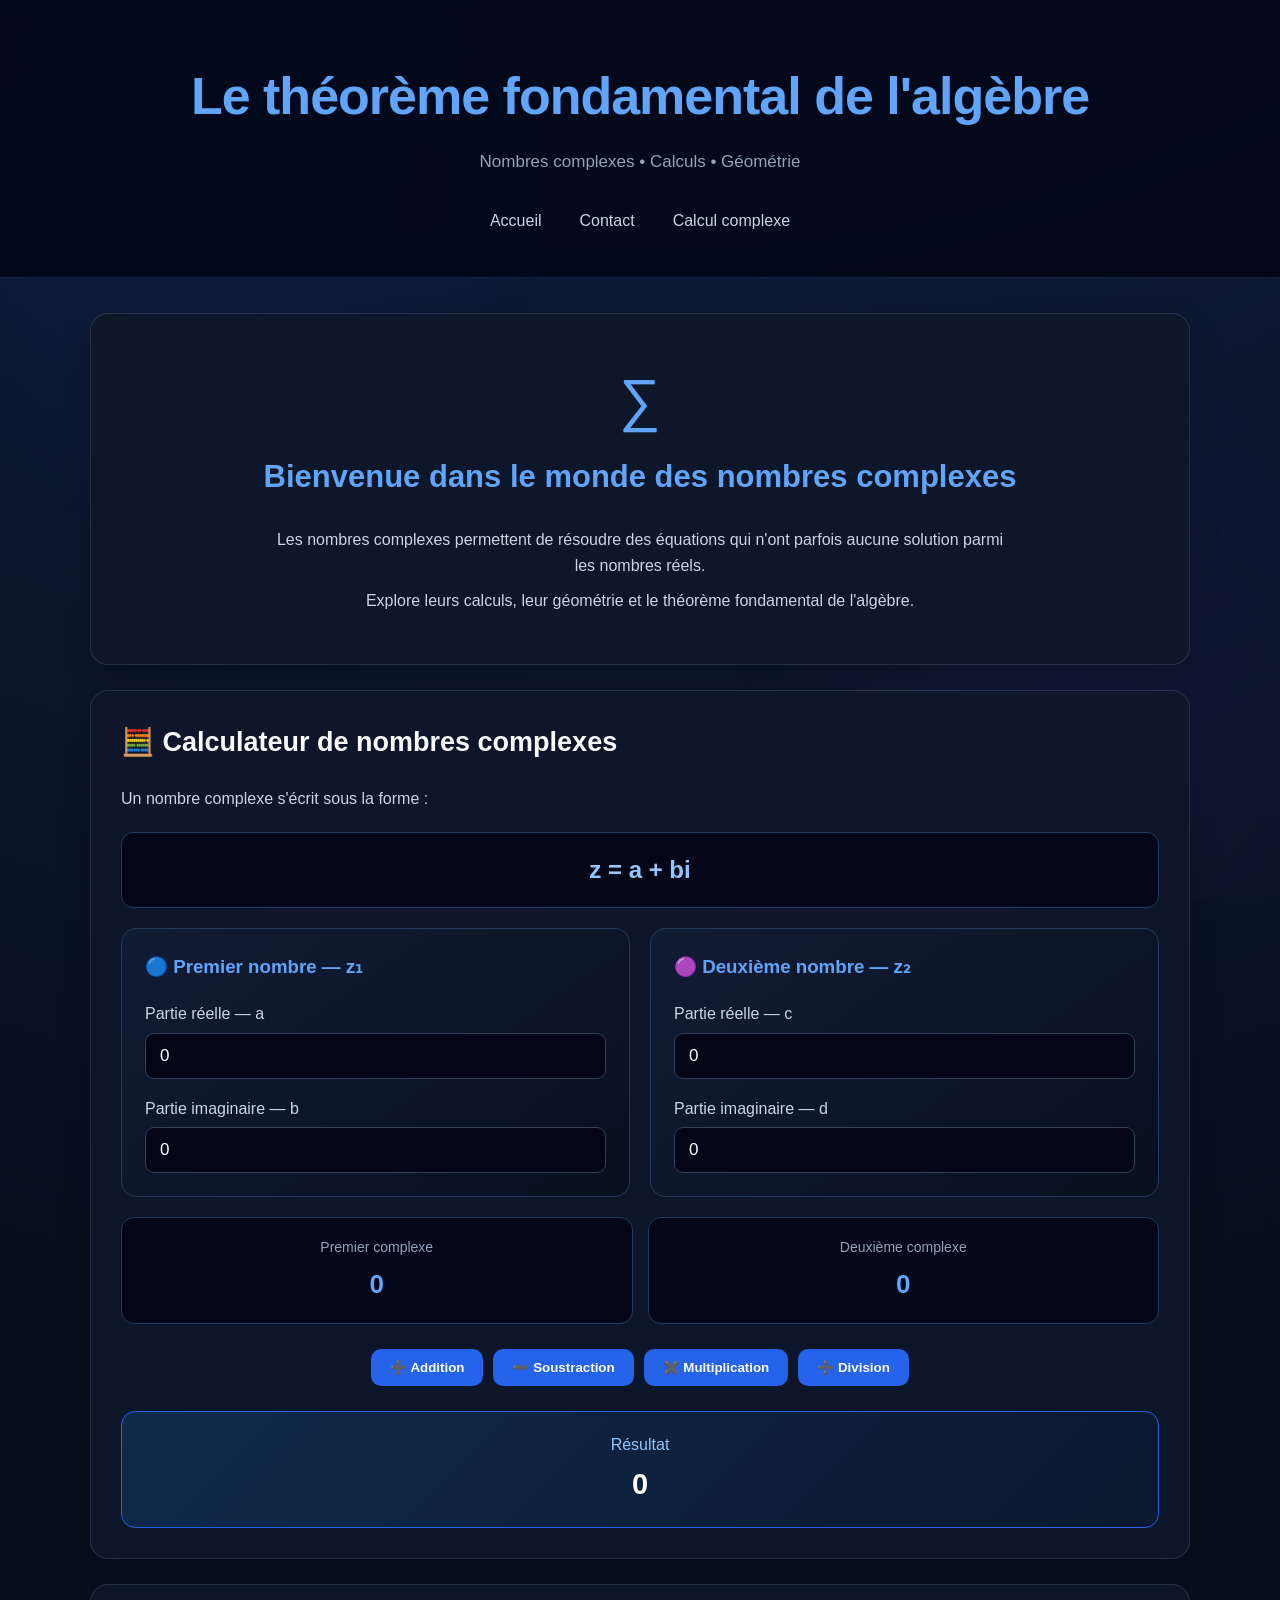
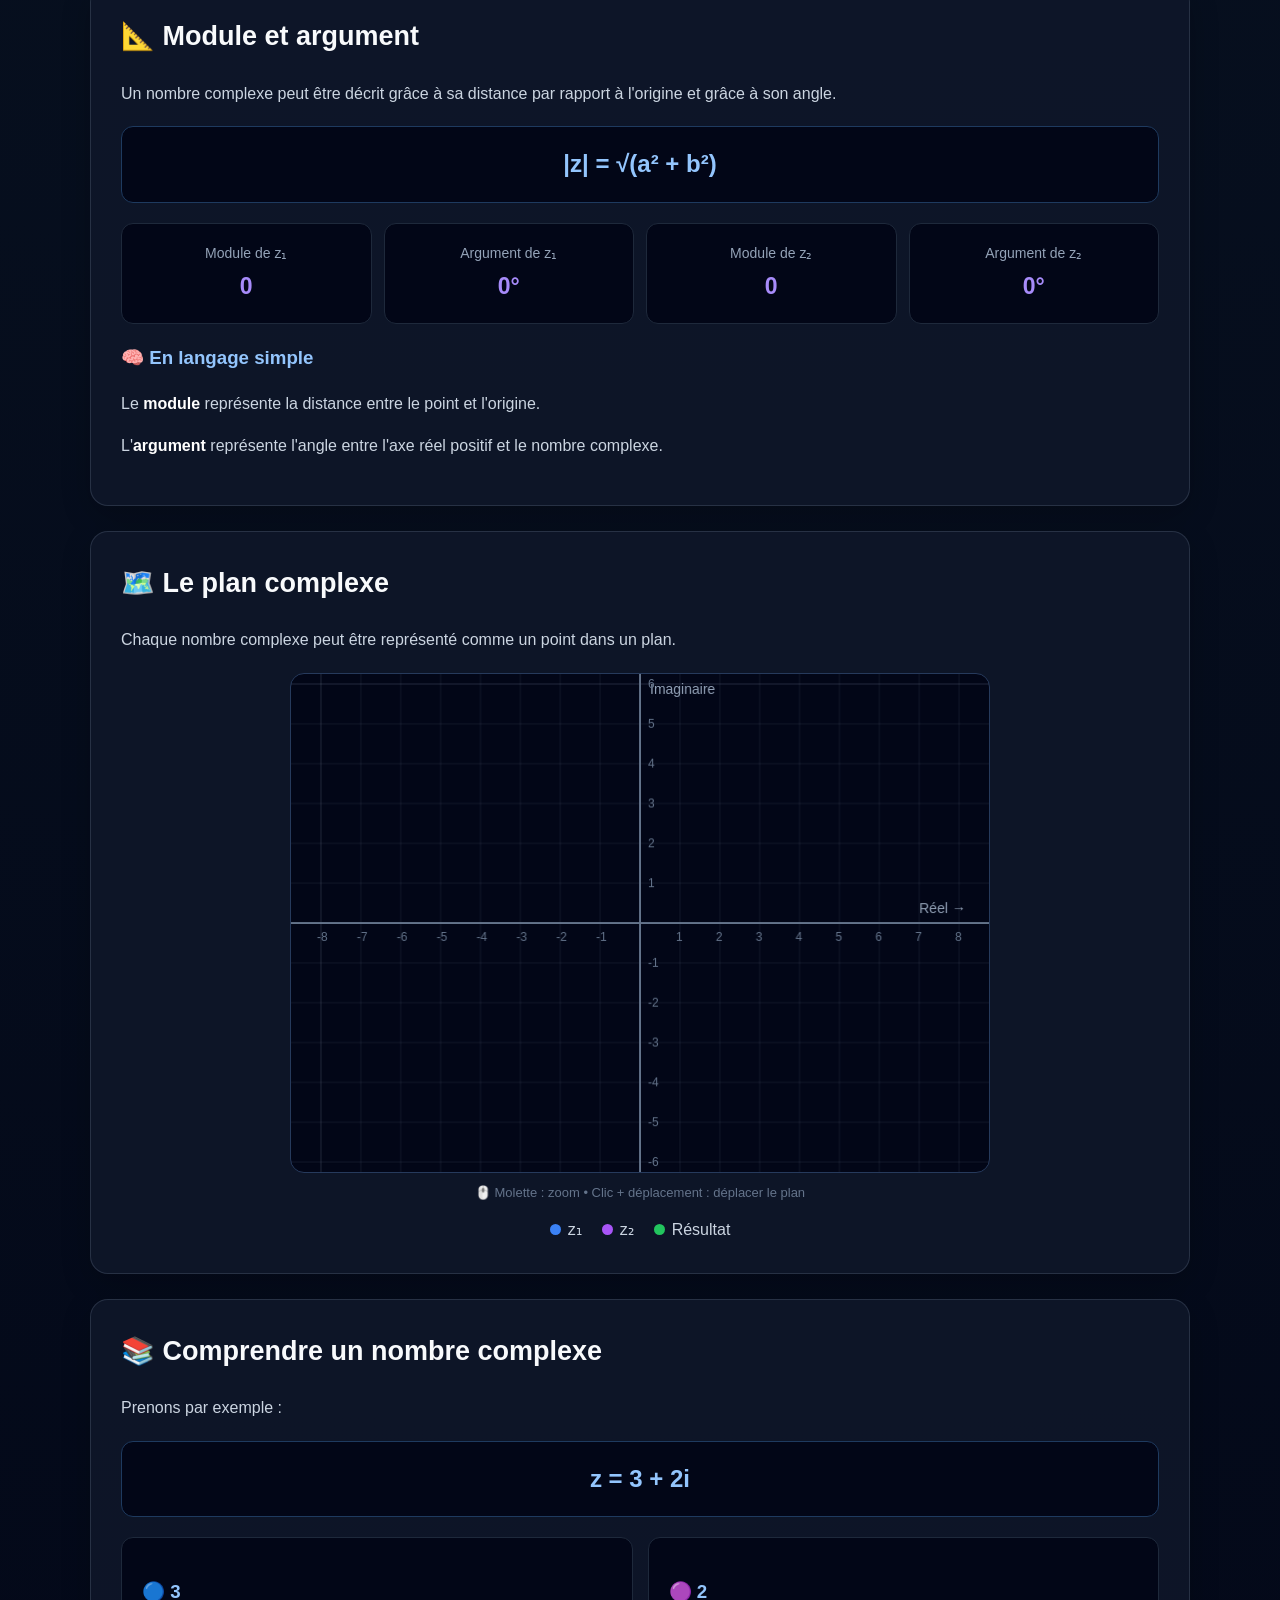
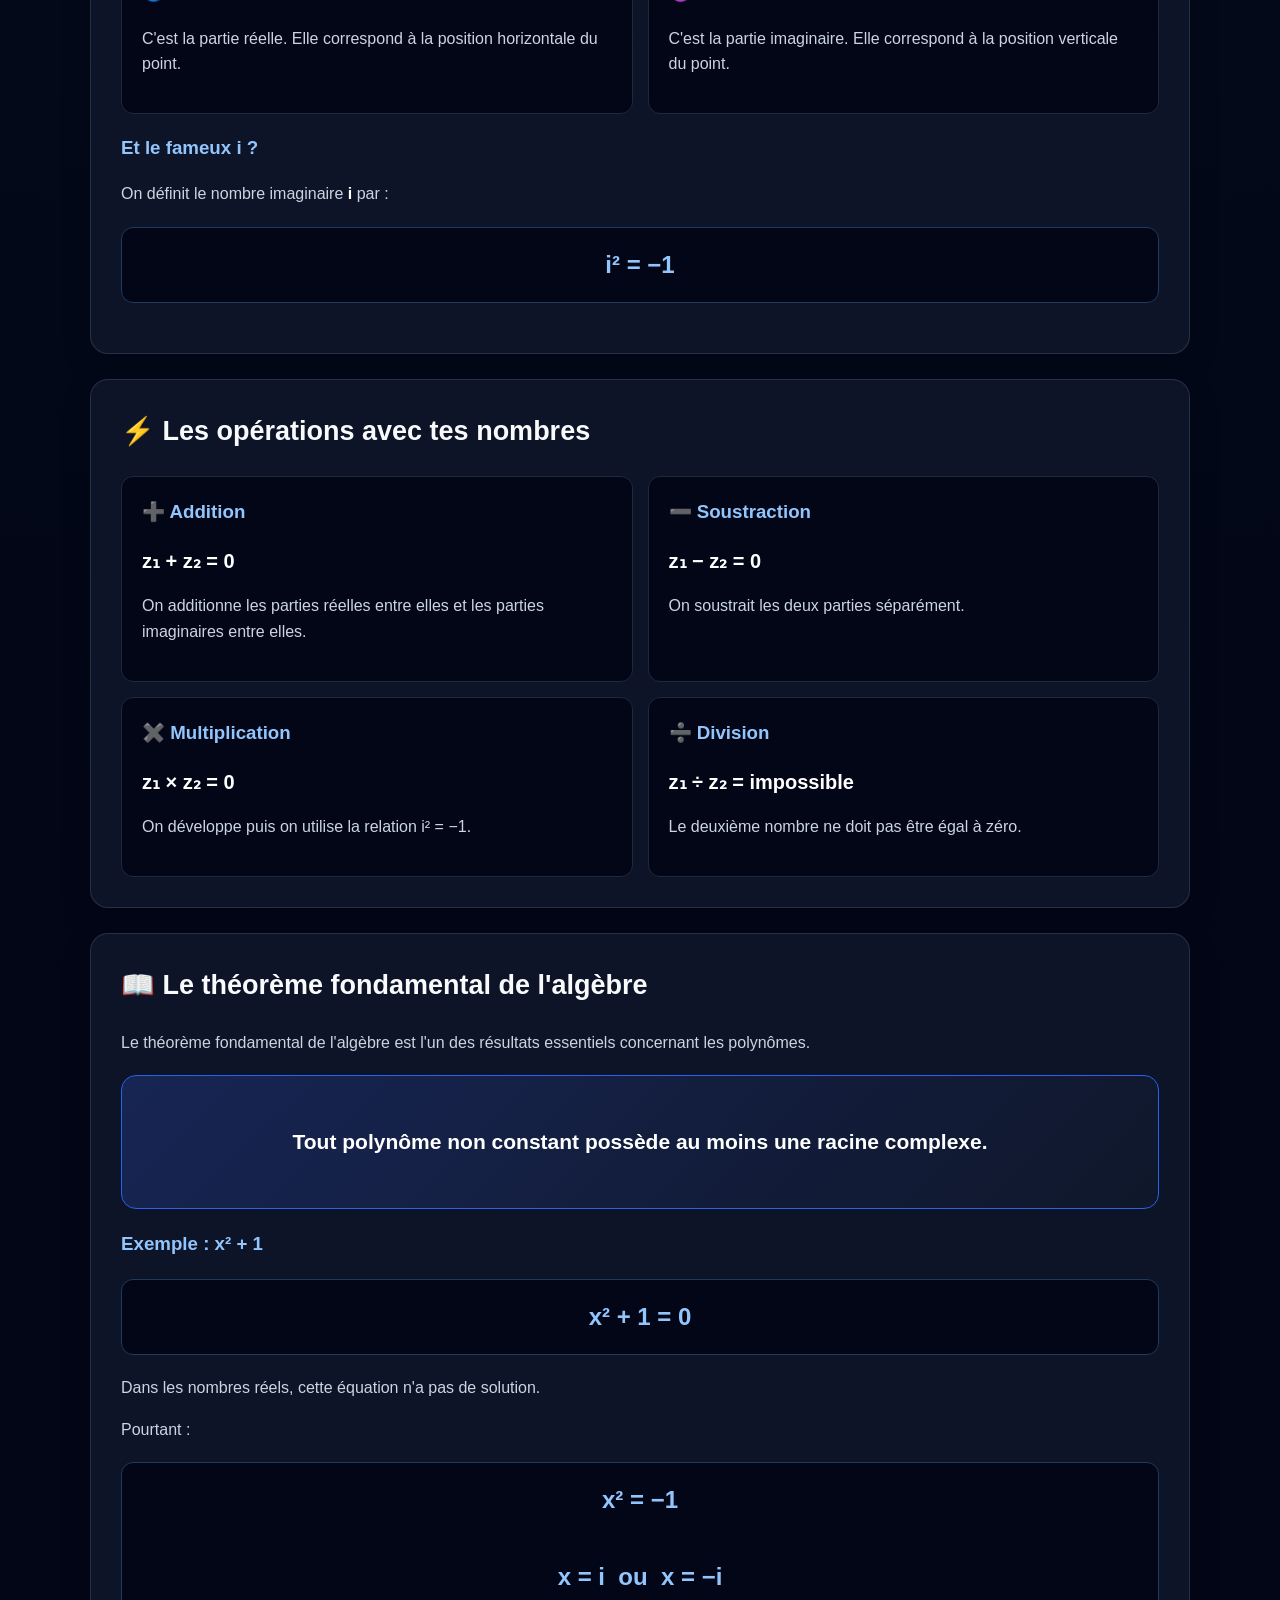
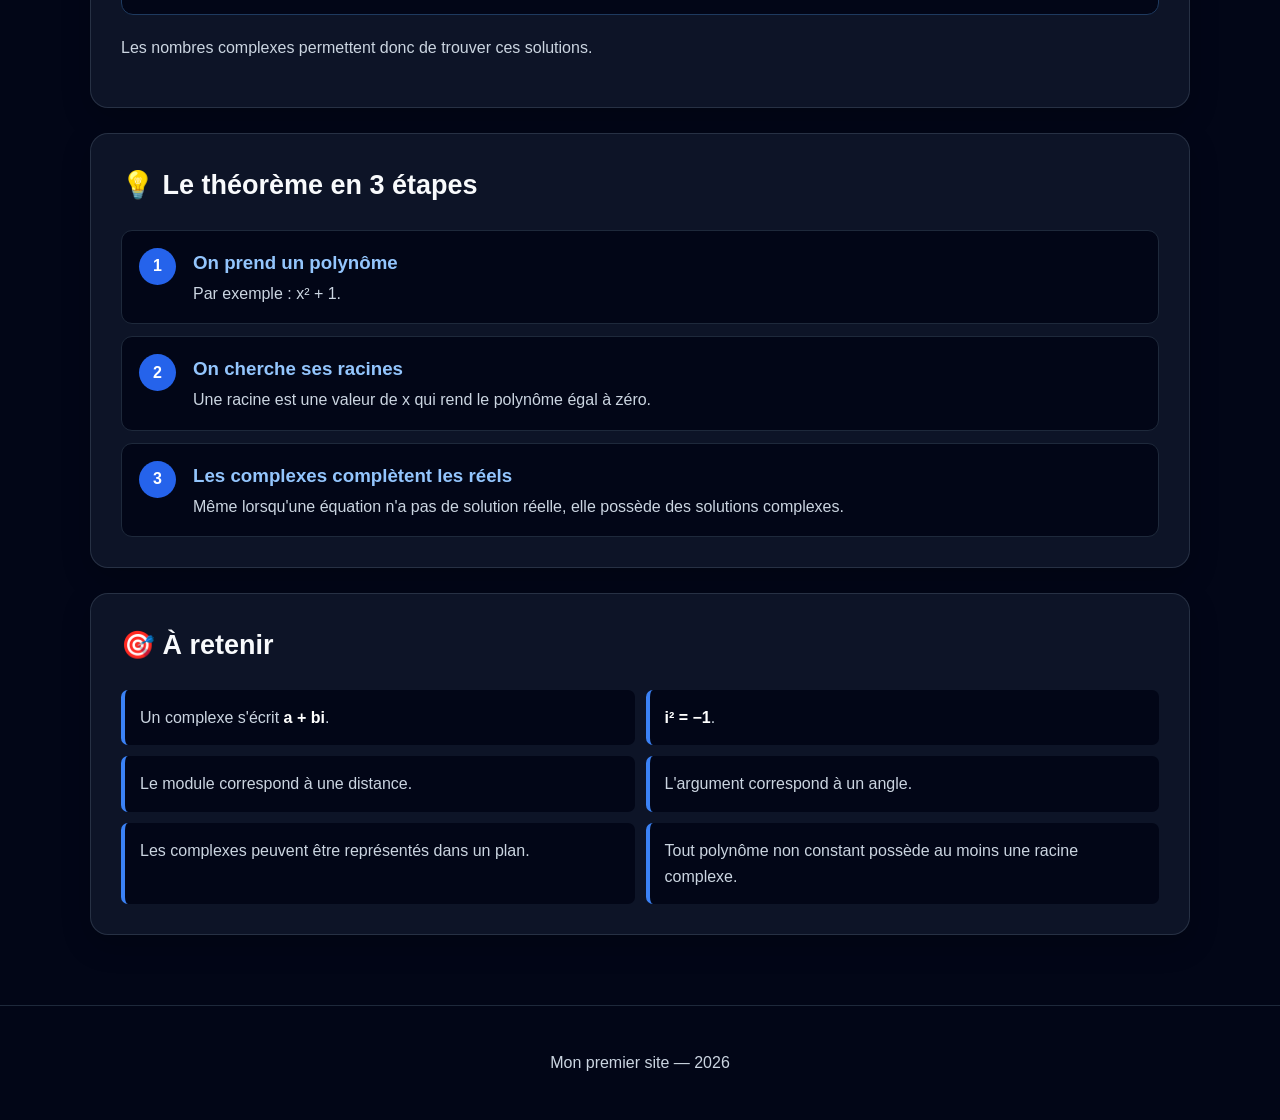
==== complex.html @ 29f2666e "Add files via upload" ====
<!DOCTYPE html>
<html lang="fr">

<head>
    <meta charset="UTF-8">

    <meta name="viewport" content="width=device-width, initial-scale=1.0">

    <title>Le théorème fondamental de l'algèbre</title>

    <style>

        /* =========================================================
           RESET
        ========================================================= */

        * {
            box-sizing: border-box;
        }

        html {
            scroll-behavior: smooth;
        }

        body {
            margin: 0;
            font-family: Arial, Helvetica, sans-serif;
            color: #e2e8f0;
            background:
                radial-gradient(
                    circle at 50% -20%,
                    #172554 0%,
                    #07101f 35%,
                    #020617 75%
                );
            min-height: 100vh;
            line-height: 1.6;
        }

        body::before {
            content: "";
            position: fixed;
            inset: 0;
            pointer-events: none;
            z-index: -1;

            background:
                radial-gradient(
                    circle at 15% 20%,
                    rgba(37, 99, 235, 0.07),
                    transparent 28%
                ),
                radial-gradient(
                    circle at 85% 80%,
                    rgba(124, 58, 237, 0.06),
                    transparent 28%
                );
        }


        /* =========================================================
           HEADER
        ========================================================= */

        header {
            text-align: center;
            padding: 55px 20px 35px;

            background: rgba(2, 6, 23, 0.85);

            border-bottom:
                1px solid
                rgba(59, 130, 246, 0.2);
        }

        header h1 {
            margin: 0;

            font-size:
                clamp(28px, 5vw, 52px);

            color: #60a5fa;

            letter-spacing: -1px;
        }

        header p {
            color: #94a3b8;
            margin: 10px 0 25px;
            font-size: 17px;
        }


        /* =========================================================
           NAVIGATION
        ========================================================= */

        nav {
            display: flex;
            justify-content: center;
            align-items: center;

            flex-wrap: wrap;
            gap: 8px;
        }

        nav a {
            color: #cbd5e1;
            text-decoration: none;

            padding: 8px 15px;

            border-radius: 20px;

            transition:
                background 0.2s ease,
                color 0.2s ease,
                transform 0.2s ease;
        }

        nav a:hover {
            color: white;

            background:
                rgba(37, 99, 235, 0.15);

            transform:
                translateY(-2px);
        }


        /* =========================================================
           MAIN
        ========================================================= */

        main {
            width: min(1100px, 92%);
            margin: 35px auto 70px;
        }


        /* =========================================================
           SECTIONS
        ========================================================= */

        section {
            margin-bottom: 25px;

            padding: 30px;

            border-radius: 18px;

            background:
                rgba(15, 23, 42, 0.9);

            border:
                1px solid
                rgba(71, 85, 105, 0.45);

            box-shadow:
                0 10px 30px
                rgba(0, 0, 0, 0.2);

            transition:
                border-color 0.25s ease,
                transform 0.25s ease;
        }

        section:hover {
            border-color:
                rgba(59, 130, 246, 0.35);
        }

        section h2 {
            margin-top: 0;
            color: #f8fafc;
            font-size: 27px;
        }

        section h3 {
            color: #93c5fd;
        }

        p {
            color: #cbd5e1;
        }

        strong {
            color: white;
        }


        /* =========================================================
           INTRO
        ========================================================= */

        .hero {
            text-align: center;
            padding: 40px 25px;
        }

        .hero-symbol {
            font-size: 58px;
            color: #60a5fa;
            margin-bottom: 5px;
        }

        .hero h2 {
            color: #60a5fa;
            font-size: 31px;
        }

        .hero p {
            max-width: 750px;
            margin: 10px auto;
        }


        /* =========================================================
           FORMULES
        ========================================================= */

        .formule {
            text-align: center;

            padding: 18px;

            margin: 20px 0;

            border-radius: 12px;

            background: #020617;

            border:
                1px solid
                #1e3a5f;

            color: #93c5fd;

            font-size: 24px;

            font-weight: bold;
        }


        /* =========================================================
           CALCULATEUR
        ========================================================= */

        .calculateur {
            display: grid;

            grid-template-columns:
                repeat(2, minmax(0, 1fr));

            gap: 20px;
        }

        .nombre {
            padding: 23px;

            border-radius: 15px;

            background:
                linear-gradient(
                    145deg,
                    #111c35,
                    #08101f
                );

            border:
                1px solid
                #263a5c;

            transition:
                transform 0.2s ease,
                border-color 0.2s ease;
        }

        .nombre:hover {
            transform:
                translateY(-3px);

            border-color:
                #3b82f6;
        }

        .nombre h3 {
            margin-top: 0;
            color: #60a5fa;
        }

        .champ {
            margin-top: 17px;
        }

        .champ label {
            display: block;
            margin-bottom: 6px;
            color: #cbd5e1;
        }

        .champ input {
            width: 100%;

            padding: 12px 14px;

            border-radius: 9px;

            border:
                1px solid
                #334155;

            background:
                #020617;

            color: white;

            font-size: 17px;

            outline: none;

            transition:
                border-color 0.2s ease,
                box-shadow 0.2s ease;
        }

        .champ input:focus {
            border-color:
                #3b82f6;

            box-shadow:
                0 0 0 3px
                rgba(59, 130, 246, 0.12);
        }


        /* =========================================================
           Z1 / Z2
        ========================================================= */

        .complexes {
            display: grid;

            grid-template-columns:
                repeat(2, 1fr);

            gap: 15px;

            margin-top: 20px;
        }

        .complexe-card {
            text-align: center;

            padding: 18px;

            background:
                #020617;

            border:
                1px solid
                #1e3a5f;

            border-radius: 13px;
        }

        .complexe-label {
            color: #94a3b8;
            font-size: 14px;
        }

        .complexe-value {
            font-size: 26px;
            font-weight: bold;
            color: #60a5fa;
            margin-top: 5px;

            transition:
                color 0.15s ease;
        }


        /* =========================================================
           BOUTONS
        ========================================================= */

        .boutons {
            display: flex;
            justify-content: center;
            flex-wrap: wrap;

            gap: 10px;

            margin: 25px 0;
        }

        button {
            border: none;

            padding:
                11px 19px;

            border-radius:
                10px;

            background:
                #2563eb;

            color: white;

            font-weight: bold;

            cursor: pointer;

            transition:
                background 0.2s ease,
                transform 0.15s ease,
                box-shadow 0.2s ease;
        }

        button:hover {
            background:
                #3b82f6;

            transform:
                translateY(-2px);

            box-shadow:
                0 7px 18px
                rgba(37, 99, 235, 0.25);
        }

        button:active {
            transform:
                scale(0.96);
        }


        /* =========================================================
           RESULTAT
        ========================================================= */

        .resultat {
            text-align: center;

            padding: 20px;

            border-radius: 14px;

            background:
                linear-gradient(
                    135deg,
                    #102a4c,
                    #0b1830
                );

            border:
                1px solid
                #2563eb;
        }

        .resultat-label {
            color: #93c5fd;
        }

        #resultat {
            font-size: 29px;
            font-weight: bold;
            color: white;
            margin-top: 3px;
        }


        /* =========================================================
           MODULE / ARGUMENT
        ========================================================= */

        .mesures {
            display: grid;

            grid-template-columns:
                repeat(4, 1fr);

            gap: 12px;

            margin-top: 20px;
        }

        .mesure {
            padding: 18px;

            text-align: center;

            background:
                #020617;

            border:
                1px solid
                #1e293b;

            border-radius:
                12px;
        }

        .mesure .nom {
            color: #94a3b8;
            font-size: 14px;
        }

        .mesure .valeur {
            font-size: 23px;
            font-weight: bold;

            color: #a78bfa;

            margin-top: 4px;
        }


        /* =========================================================
           PLAN COMPLEXE
        ========================================================= */

        .plan-container {
            display: flex;
            justify-content: center;

            margin-top: 20px;
        }

        canvas {
            display: block;

            width: 100%;
            max-width: 700px;
            height: auto;

            background:
                #020617;

            border:
                1px solid
                #263a5c;

            border-radius:
                14px;

            cursor:
                grab;
        }

        canvas:active {
            cursor:
                grabbing;
        }

        .plan-info {
            text-align: center;

            color:
                #64748b;

            font-size:
                13px;

            margin-top:
                10px;
        }

        .legende {
            display: flex;

            justify-content: center;

            flex-wrap: wrap;

            gap: 20px;

            margin-top: 13px;
        }

        .legende-item {
            display: flex;
            align-items: center;
            gap: 7px;

            color: #cbd5e1;
        }

        .point {
            width: 11px;
            height: 11px;
            border-radius: 50%;
        }

        .point-bleu {
            background: #3b82f6;
        }

        .point-violet {
            background: #a855f7;
        }

        .point-vert {
            background: #22c55e;
        }


        /* =========================================================
           DEFINITION
        ========================================================= */

        .definition {
            display: grid;

            grid-template-columns:
                repeat(2, 1fr);

            gap: 15px;
        }

        .definition-card {
            padding: 20px;

            background:
                #020617;

            border:
                1px solid
                #1e293b;

            border-radius:
                12px;
        }


        /* =========================================================
           OPERATIONS
        ========================================================= */

        .exemples {
            display: grid;

            grid-template-columns:
                repeat(2, 1fr);

            gap: 15px;
        }

        .exemple {
            padding: 20px;

            background:
                #020617;

            border:
                1px solid
                #1e293b;

            border-radius:
                12px;
        }

        .exemple h3 {
            margin-top: 0;
        }

        .calcul {
            color: white;

            font-size: 20px;

            font-weight: bold;
        }


        /* =========================================================
           THEOREME
        ========================================================= */

        .theoreme {
            text-align: center;

            padding: 28px;

            margin: 20px 0;

            background:
                linear-gradient(
                    135deg,
                    #172554,
                    #0f172a
                );

            border:
                1px solid
                #2563eb;

            border-radius:
                15px;
        }

        .theoreme .grand {
            font-size: 21px;
            color: #dbeafe;
        }


        /* =========================================================
           ETAPES
        ========================================================= */

        .etapes {
            display: grid;
            gap: 12px;
        }

        .etape {
            display: flex;
            gap: 17px;

            padding: 17px;

            background:
                #020617;

            border:
                1px solid
                #1e293b;

            border-radius:
                11px;
        }

        .numero {
            min-width: 37px;
            height: 37px;

            display: flex;
            align-items: center;
            justify-content: center;

            border-radius: 50%;

            background:
                #2563eb;

            color: white;
            font-weight: bold;
        }

        .etape h3 {
            margin: 0 0 3px;
        }

        .etape p {
            margin: 0;
        }


        /* =========================================================
           A RETENIR
        ========================================================= */

        .retenir {
            display: grid;

            grid-template-columns:
                repeat(2, 1fr);

            gap: 11px;
        }

        .retenir-item {
            padding: 15px;

            background:
                #020617;

            border-left:
                4px solid
                #3b82f6;

            border-radius:
                7px;

            color:
                #cbd5e1;
        }


        /* =========================================================
           FOOTER
        ========================================================= */

        footer {
            text-align: center;

            padding: 28px;

            color: #64748b;

            border-top:
                1px solid
                #1e293b;

            background:
                #020617;
        }


        /* =========================================================
           RESPONSIVE
        ========================================================= */

        @media (max-width: 800px) {

            .mesures {
                grid-template-columns:
                    repeat(2, 1fr);
            }

        }

        @media (max-width: 650px) {

            main {
                width: 94%;
            }

            section {
                padding: 20px;
            }

            .calculateur,
            .complexes,
            .definition,
            .exemples,
            .retenir {
                grid-template-columns: 1fr;
            }

            .mesures {
                grid-template-columns: 1fr;
            }

            header h1 {
                font-size: 30px;
            }

            .hero h2 {
                font-size: 25px;
            }

            .formule {
                font-size: 20px;
            }

        }

    </style>

</head>


<body>


<!-- =========================================================
     HEADER
========================================================= -->

<header>

    <h1>
        Le théorème fondamental de l'algèbre
    </h1>

    <p>
        Nombres complexes • Calculs • Géométrie
    </p>

    <nav>

        <a href="index.html">
            Accueil
        </a>

        <a href="contact.html">
            Contact
        </a>

        <a href="complex.html">
            Calcul complexe
        </a>

    </nav>

</header>



<main>


<!-- =========================================================
     INTRODUCTION
========================================================= -->

<section class="hero">

    <div class="hero-symbol">
        ∑
    </div>

    <h2>
        Bienvenue dans le monde des nombres complexes
    </h2>

    <p>
        Les nombres complexes permettent de résoudre
        des équations qui n'ont parfois aucune solution
        parmi les nombres réels.
    </p>

    <p>
        Explore leurs calculs, leur géométrie
        et le théorème fondamental de l'algèbre.
    </p>

</section>



<!-- =========================================================
     CALCULATEUR
========================================================= -->

<section>

    <h2>
        🧮 Calculateur de nombres complexes
    </h2>

    <p>
        Un nombre complexe s'écrit sous la forme :
    </p>

    <div class="formule">
        z = a + bi
    </div>


    <div class="calculateur">


        <!-- Z1 -->

        <div class="nombre">

            <h3>
                🔵 Premier nombre — z₁
            </h3>

            <div class="champ">

                <label>
                    Partie réelle — a
                </label>

                <input
                    id="a"
                    type="number"
                    value="0"
                    step="any"
                >

            </div>

            <div class="champ">

                <label>
                    Partie imaginaire — b
                </label>

                <input
                    id="b"
                    type="number"
                    value="0"
                    step="any"
                >

            </div>

        </div>



        <!-- Z2 -->

        <div class="nombre">

            <h3>
                🟣 Deuxième nombre — z₂
            </h3>

            <div class="champ">

                <label>
                    Partie réelle — c
                </label>

                <input
                    id="c"
                    type="number"
                    value="0"
                    step="any"
                >

            </div>

            <div class="champ">

                <label>
                    Partie imaginaire — d
                </label>

                <input
                    id="d"
                    type="number"
                    value="0"
                    step="any"
                >

            </div>

        </div>

    </div>



    <!-- AFFICHAGE Z1 / Z2 -->

    <div class="complexes">

        <div class="complexe-card">

            <div class="complexe-label">
                Premier complexe
            </div>

            <div
                id="z1"
                class="complexe-value"
            >
                0
            </div>

        </div>


        <div class="complexe-card">

            <div class="complexe-label">
                Deuxième complexe
            </div>

            <div
                id="z2"
                class="complexe-value"
            >
                0
            </div>

        </div>

    </div>



    <!-- BOUTONS -->

    <div class="boutons">

        <button onclick="calculer('+')">
            ➕ Addition
        </button>

        <button onclick="calculer('-')">
            ➖ Soustraction
        </button>

        <button onclick="calculer('*')">
            ✖️ Multiplication
        </button>

        <button onclick="calculer('/')">
            ➗ Division
        </button>

    </div>



    <!-- RESULTAT -->

    <div class="resultat">

        <div class="resultat-label">
            Résultat
        </div>

        <div id="resultat">
            0
        </div>

    </div>

</section>



<!-- =========================================================
     MODULE ET ARGUMENT
========================================================= -->

<section>

    <h2>
        📐 Module et argument
    </h2>

    <p>
        Un nombre complexe peut être décrit
        grâce à sa distance par rapport à l'origine
        et grâce à son angle.
    </p>

    <div class="formule">
        |z| = √(a² + b²)
    </div>


    <div class="mesures">


        <div class="mesure">

            <div class="nom">
                Module de z₁
            </div>

            <div
                id="module1"
                class="valeur"
            >
                0
            </div>

        </div>


        <div class="mesure">

            <div class="nom">
                Argument de z₁
            </div>

            <div
                id="argument1"
                class="valeur"
            >
                0°
            </div>

        </div>


        <div class="mesure">

            <div class="nom">
                Module de z₂
            </div>

            <div
                id="module2"
                class="valeur"
            >
                0
            </div>

        </div>


        <div class="mesure">

            <div class="nom">
                Argument de z₂
            </div>

            <div
                id="argument2"
                class="valeur"
            >
                0°
            </div>

        </div>

    </div>


    <h3>
        🧠 En langage simple
    </h3>

    <p>
        Le <strong>module</strong> représente la distance
        entre le point et l'origine.
    </p>

    <p>
        L'<strong>argument</strong> représente l'angle
        entre l'axe réel positif et le nombre complexe.
    </p>

</section>



<!-- =========================================================
     PLAN COMPLEXE
========================================================= -->

<section>

    <h2>
        🗺️ Le plan complexe
    </h2>

    <p>
        Chaque nombre complexe peut être représenté
        comme un point dans un plan.
    </p>

    <div class="plan-container">

        <canvas
            id="plan"
            width="700"
            height="500"
        ></canvas>

    </div>

    <div class="plan-info">
        🖱️ Molette : zoom • Clic + déplacement : déplacer le plan
    </div>


    <div class="legende">

        <div class="legende-item">

            <span class="point point-bleu"></span>

            z₁

        </div>

        <div class="legende-item">

            <span class="point point-violet"></span>

            z₂

        </div>

        <div class="legende-item">

            <span class="point point-vert"></span>

            Résultat

        </div>

    </div>

</section>



<!-- =========================================================
     COMPRENDRE
========================================================= -->

<section>

    <h2>
        📚 Comprendre un nombre complexe
    </h2>

    <p>
        Prenons par exemple :
    </p>

    <div class="formule">
        z = 3 + 2i
    </div>


    <div class="definition">

        <div class="definition-card">

            <h3>
                🔵 3
            </h3>

            <p>
                C'est la partie réelle.
                Elle correspond à la position
                horizontale du point.
            </p>

        </div>


        <div class="definition-card">

            <h3>
                🟣 2
            </h3>

            <p>
                C'est la partie imaginaire.
                Elle correspond à la position
                verticale du point.
            </p>

        </div>

    </div>


    <h3>
        Et le fameux i ?
    </h3>

    <p>
        On définit le nombre imaginaire
        <strong>i</strong> par :
    </p>

    <div class="formule">
        i² = −1
    </div>

</section>



<!-- =========================================================
     OPERATIONS
========================================================= -->

<section>

    <h2>
        ⚡ Les opérations avec tes nombres
    </h2>


    <div class="exemples">


        <div class="exemple">

            <h3>
                ➕ Addition
            </h3>

            <div
                id="addition"
                class="calcul"
            >
                z₁ + z₂ = 0
            </div>

            <p>
                On additionne les parties réelles
                entre elles et les parties imaginaires
                entre elles.
            </p>

        </div>


        <div class="exemple">

            <h3>
                ➖ Soustraction
            </h3>

            <div
                id="soustraction"
                class="calcul"
            >
                z₁ − z₂ = 0
            </div>

            <p>
                On soustrait les deux parties
                séparément.
            </p>

        </div>


        <div class="exemple">

            <h3>
                ✖️ Multiplication
            </h3>

            <div
                id="multiplication"
                class="calcul"
            >
                z₁ × z₂ = 0
            </div>

            <p>
                On développe puis on utilise
                la relation i² = −1.
            </p>

        </div>


        <div class="exemple">

            <h3>
                ➗ Division
            </h3>

            <div
                id="division"
                class="calcul"
            >
                z₁ ÷ z₂ = impossible
            </div>

            <p>
                Le deuxième nombre ne doit pas
                être égal à zéro.
            </p>

        </div>

    </div>

</section>



<!-- =========================================================
     THEOREME
========================================================= -->

<section>

    <h2>
        📖 Le théorème fondamental de l'algèbre
    </h2>

    <p>
        Le théorème fondamental de l'algèbre est
        l'un des résultats essentiels concernant
        les polynômes.
    </p>


    <div class="theoreme">

        <p class="grand">

            <strong>
                Tout polynôme non constant possède
                au moins une racine complexe.
            </strong>

        </p>

    </div>


    <h3>
        Exemple : x² + 1
    </h3>

    <div class="formule">
        x² + 1 = 0
    </div>

    <p>
        Dans les nombres réels, cette équation
        n'a pas de solution.
    </p>

    <p>
        Pourtant :
    </p>

    <div class="formule">

        x² = −1

        <br><br>

        x = i&nbsp;&nbsp;ou&nbsp;&nbsp;x = −i

    </div>

    <p>
        Les nombres complexes permettent donc
        de trouver ces solutions.
    </p>

</section>



<!-- =========================================================
     EXPLICATION SIMPLE
========================================================= -->

<section>

    <h2>
        💡 Le théorème en 3 étapes
    </h2>


    <div class="etapes">


        <div class="etape">

            <div class="numero">
                1
            </div>

            <div>

                <h3>
                    On prend un polynôme
                </h3>

                <p>
                    Par exemple :
                    x² + 1.
                </p>

            </div>

        </div>


        <div class="etape">

            <div class="numero">
                2
            </div>

            <div>

                <h3>
                    On cherche ses racines
                </h3>

                <p>
                    Une racine est une valeur
                    de x qui rend le polynôme égal à zéro.
                </p>

            </div>

        </div>


        <div class="etape">

            <div class="numero">
                3
            </div>

            <div>

                <h3>
                    Les complexes complètent les réels
                </h3>

                <p>
                    Même lorsqu'une équation n'a pas
                    de solution réelle, elle possède
                    des solutions complexes.
                </p>

            </div>

        </div>

    </div>

</section>



<!-- =========================================================
     A RETENIR
========================================================= -->

<section>

    <h2>
        🎯 À retenir
    </h2>


    <div class="retenir">

        <div class="retenir-item">
            Un complexe s'écrit
            <strong>a + bi</strong>.
        </div>

        <div class="retenir-item">
            <strong>i² = −1</strong>.
        </div>

        <div class="retenir-item">
            Le module correspond à une distance.
        </div>

        <div class="retenir-item">
            L'argument correspond à un angle.
        </div>

        <div class="retenir-item">
            Les complexes peuvent être représentés
            dans un plan.
        </div>

        <div class="retenir-item">
            Tout polynôme non constant possède
            au moins une racine complexe.
        </div>

    </div>

</section>


</main>



<!-- =========================================================
     FOOTER
========================================================= -->

<footer>

    <p>
        Mon premier site — 2026
    </p>

</footer>



<script>


/* =========================================================
   VARIABLES
========================================================= */

const inputA =
    document.getElementById("a");

const inputB =
    document.getElementById("b");

const inputC =
    document.getElementById("c");

const inputD =
    document.getElementById("d");

const canvas =
    document.getElementById("plan");

const ctx =
    canvas.getContext("2d");


let dernierResultat = null;


/*
    Ces variables permettent de déplacer
    et zoomer le plan.
*/

let zoom = 1;

let offsetX = 0;

let offsetY = 0;

let sourisDown = false;

let ancienneSourisX = 0;

let ancienneSourisY = 0;


/*
    On évite de redessiner inutilement
    le canvas plusieurs fois de suite.
*/

let framePlan = null;


/* =========================================================
   OUTILS
========================================================= */

function nombres() {

    return {

        a:
            parseFloat(inputA.value) || 0,

        b:
            parseFloat(inputB.value) || 0,

        c:
            parseFloat(inputC.value) || 0,

        d:
            parseFloat(inputD.value) || 0

    };

}


function arrondir(nombre) {

    if (
        Math.abs(
            nombre - Math.round(nombre)
        ) < 0.000001
    ) {

        return Math.round(nombre);

    }

    return Number(
        nombre.toFixed(2)
    );

}


function complexe(reel, imaginaire) {

    reel =
        arrondir(reel);

    imaginaire =
        arrondir(imaginaire);


    if (
        reel === 0 &&
        imaginaire === 0
    ) {

        return "0";

    }


    if (
        imaginaire === 0
    ) {

        return String(reel);

    }


    if (
        reel === 0
    ) {

        if (
            imaginaire === 1
        ) {

            return "i";

        }

        if (
            imaginaire === -1
        ) {

            return "-i";

        }

        return imaginaire + "i";

    }


    const signe =
        imaginaire >= 0
            ? " + "
            : " − ";


    const valeur =
        Math.abs(imaginaire);


    if (
        valeur === 1
    ) {

        return (
            reel +
            signe +
            "i"
        );

    }


    return (
        reel +
        signe +
        valeur +
        "i"
    );

}


/* =========================================================
   MODULE
========================================================= */

function moduleComplexe(
    reel,
    imaginaire
) {

    return Math.sqrt(
        reel * reel +
        imaginaire * imaginaire
    );

}


/* =========================================================
   ARGUMENT
========================================================= */

function argumentComplexe(
    reel,
    imaginaire
) {

    if (
        reel === 0 &&
        imaginaire === 0
    ) {

        return 0;

    }

    return (
        Math.atan2(
            imaginaire,
            reel
        )
        *
        180
        /
        Math.PI
    );

}


/* =========================================================
   CALCULS
========================================================= */

function effectuerCalcul(
    operation,
    a,
    b,
    c,
    d
) {


    if (
        operation === "+"
    ) {

        return {

            reel:
                a + c,

            imaginaire:
                b + d

        };

    }


    if (
        operation === "-"
    ) {

        return {

            reel:
                a - c,

            imaginaire:
                b - d

        };

    }


    if (
        operation === "*"
    ) {

        return {

            reel:
                a * c -
                b * d,

            imaginaire:
                a * d +
                b * c

        };

    }


    if (
        operation === "/"
    ) {

        const denominateur =
            c * c +
            d * d;


        if (
            denominateur === 0
        ) {

            return null;

        }


        return {

            reel:
                (
                    a * c +
                    b * d
                )
                /
                denominateur,

            imaginaire:
                (
                    b * c -
                    a * d
                )
                /
                denominateur

        };

    }

}


/* =========================================================
   MISE A JOUR DES TEXTES
========================================================= */

function mettreAJourTextes() {


    const {
        a,
        b,
        c,
        d
    } = nombres();


    /*
        z1
    */

    document.getElementById(
        "z1"
    ).textContent =
        complexe(a, b);


    /*
        z2
    */

    document.getElementById(
        "z2"
    ).textContent =
        complexe(c, d);


    /*
        Addition
    */

    const addition =
        effectuerCalcul(
            "+",
            a,
            b,
            c,
            d
        );


    document.getElementById(
        "addition"
    ).textContent =
        "z₁ + z₂ = " +
        complexe(
            addition.reel,
            addition.imaginaire
        );


    /*
        Soustraction
    */

    const soustraction =
        effectuerCalcul(
            "-",
            a,
            b,
            c,
            d
        );


    document.getElementById(
        "soustraction"
    ).textContent =
        "z₁ − z₂ = " +
        complexe(
            soustraction.reel,
            soustraction.imaginaire
        );


    /*
        Multiplication
    */

    const multiplication =
        effectuerCalcul(
            "*",
            a,
            b,
            c,
            d
        );


    document.getElementById(
        "multiplication"
    ).textContent =
        "z₁ × z₂ = " +
        complexe(
            multiplication.reel,
            multiplication.imaginaire
        );


    /*
        Division
    */

    const division =
        effectuerCalcul(
            "/",
            a,
            b,
            c,
            d
        );


    if (
        division === null
    ) {

        document.getElementById(
            "division"
        ).textContent =
            "z₁ ÷ z₂ = impossible";

    } else {

        document.getElementById(
            "division"
        ).textContent =
            "z₁ ÷ z₂ = " +
            complexe(
                division.reel,
                division.imaginaire
            );

    }


    /*
        Modules
    */

    document.getElementById(
        "module1"
    ).textContent =
        arrondir(
            moduleComplexe(
                a,
                b
            )
        );


    document.getElementById(
        "module2"
    ).textContent =
        arrondir(
            moduleComplexe(
                c,
                d
            )
        );


    /*
        Arguments
    */

    document.getElementById(
        "argument1"
    ).textContent =
        arrondir(
            argumentComplexe(
                a,
                b
            )
        ) + "°";


    document.getElementById(
        "argument2"
    ).textContent =
        arrondir(
            argumentComplexe(
                c,
                d
            )
        ) + "°";

}


/* =========================================================
   MISE A JOUR DU CANVAS
========================================================= */

function demanderRedessin() {

    if (
        framePlan !== null
    ) {

        return;

    }


    framePlan =
        requestAnimationFrame(
            () => {

                dessinerPlan();

                framePlan = null;

            }
        );

}


/* =========================================================
   MISE A JOUR COMPLETE
========================================================= */

function mettreAJour() {

    mettreAJourTextes();

    demanderRedessin();

}


/* =========================================================
   BOUTONS DE CALCUL
========================================================= */

function calculer(
    operation
) {


    const {
        a,
        b,
        c,
        d
    } = nombres();


    const resultat =
        effectuerCalcul(
            operation,
            a,
            b,
            c,
            d
        );


    dernierResultat =
        resultat;


    if (
        resultat === null
    ) {

        document.getElementById(
            "resultat"
        ).textContent =
            "Division impossible";

    } else {

        document.getElementById(
            "resultat"
        ).textContent =
            complexe(
                resultat.reel,
                resultat.imaginaire
            );

    }


    demanderRedessin();

}


/* =========================================================
   PLAN COMPLEXE
========================================================= */

function dessinerPlan() {


    const {
        a,
        b,
        c,
        d
    } = nombres();


    ctx.clearRect(
        0,
        0,
        canvas.width,
        canvas.height
    );


    /*
        Taille de base.
    */

    const baseEchelle =
        40 * zoom;


    const centreX =
        canvas.width / 2 +
        offsetX;


    const centreY =
        canvas.height / 2 +
        offsetY;


    /*
        Grille.
    */

    ctx.lineWidth = 1;

    ctx.strokeStyle =
        "rgba(100,116,139,0.18)";


    const taille =
        Math.max(
            canvas.width,
            canvas.height
        );


    /*
        Lignes verticales.
    */

    for (
        let x = centreX % baseEchelle;
        x < taille;
        x += baseEchelle
    ) {

        ctx.beginPath();

        ctx.moveTo(
            x,
            0
        );

        ctx.lineTo(
            x,
            canvas.height
        );

        ctx.stroke();

    }


    /*
        Lignes horizontales.
    */

    for (
        let y = centreY % baseEchelle;
        y < taille;
        y += baseEchelle
    ) {

        ctx.beginPath();

        ctx.moveTo(
            0,
            y
        );

        ctx.lineTo(
            canvas.width,
            y
        );

        ctx.stroke();

    }


    /*
        Ligne horizontale négative.
    */

    for (
        let x = centreX % baseEchelle;
        x > 0;
        x -= baseEchelle
    ) {

        ctx.beginPath();

        ctx.moveTo(
            x,
            0
        );

        ctx.lineTo(
            x,
            canvas.height
        );

        ctx.stroke();

    }


    /*
        Ligne verticale négative.
    */

    for (
        let y = centreY % baseEchelle;
        y > 0;
        y -= baseEchelle
    ) {

        ctx.beginPath();

        ctx.moveTo(
            0,
            y
        );

        ctx.lineTo(
            canvas.width,
            y
        );

        ctx.stroke();

    }


    /*
        Axes.
    */

    ctx.strokeStyle =
        "#64748b";

    ctx.lineWidth = 2;


    /*
        Axe réel.
    */

    ctx.beginPath();

    ctx.moveTo(
        0,
        centreY
    );

    ctx.lineTo(
        canvas.width,
        centreY
    );

    ctx.stroke();


    /*
        Axe imaginaire.
    */

    ctx.beginPath();

    ctx.moveTo(
        centreX,
        0
    );

    ctx.lineTo(
        centreX,
        canvas.height
    );

    ctx.stroke();


    /*
        Labels.
    */

    ctx.fillStyle =
        "#94a3b8";

    ctx.font =
        "14px Arial";


    ctx.fillText(
        "Réel →",
        canvas.width - 70,
        centreY - 10
    );


    ctx.fillText(
        "Imaginaire",
        centreX + 10,
        20
    );


    /*
        Graduation.
    */

    ctx.fillStyle =
        "#64748b";

    ctx.font =
        "12px Arial";


    const maxGraduations =
        20;


    for (
        let i = -maxGraduations;
        i <= maxGraduations;
        i++
    ) {

        if (
            i === 0
        ) {

            continue;

        }


        const x =
            centreX +
            i * baseEchelle;


        const y =
            centreY -
            i * baseEchelle;


        if (
            x > 5 &&
            x < canvas.width - 5
        ) {

            ctx.fillText(
                i,
                x - 4,
                centreY + 18
            );

        }


        if (
            y > 5 &&
            y < canvas.height - 5
        ) {

            ctx.fillText(
                i,
                centreX + 8,
                y + 4
            );

        }

    }


    /*
        Fonction de conversion.
    */

    function convertir(
        reel,
        imaginaire
    ) {

        return {

            x:
                centreX +
                reel * baseEchelle,

            y:
                centreY -
                imaginaire * baseEchelle

        };

    }


    /*
        Dessiner un complexe.
    */

    function dessinerComplexe(
        reel,
        imaginaire,
        couleur,
        nom
    ) {


        if (
            reel === 0 &&
            imaginaire === 0
        ) {

            return;

        }


        const point =
            convertir(
                reel,
                imaginaire
            );


        /*
            Ligne.
        */

        ctx.strokeStyle =
            couleur;

        ctx.lineWidth =
            3;

        ctx.beginPath();

        ctx.moveTo(
            centreX,
            centreY
        );

        ctx.lineTo(
            point.x,
            point.y
        );

        ctx.stroke();


        /*
            Point.
        */

        ctx.fillStyle =
            couleur;

        ctx.beginPath();

        ctx.arc(
            point.x,
            point.y,
            7,
            0,
            Math.PI * 2
        );

        ctx.fill();


        /*
            Label.
        */

        ctx.font =
            "bold 15px Arial";

        ctx.fillText(
            nom,
            point.x + 10,
            point.y - 10
        );

    }


    /*
        z1
    */

    dessinerComplexe(
        a,
        b,
        "#3b82f6",
        "z₁"
    );


    /*
        z2
    */

    dessinerComplexe(
        c,
        d,
        "#a855f7",
        "z₂"
    );


    /*
        Résultat.
    */

    if (
        dernierResultat !== null
    ) {

        dessinerComplexe(
            dernierResultat.reel,
            dernierResultat.imaginaire,
            "#22c55e",
            "résultat"
        );

    }

}


/* =========================================================
   INPUTS
========================================================= */

const inputs = [
    inputA,
    inputB,
    inputC,
    inputD
];


inputs.forEach(
    input => {

        input.addEventListener(
            "input",
            mettreAJour
        );

    }
);


/* =========================================================
   ZOOM DU PLAN
========================================================= */

canvas.addEventListener(
    "wheel",
    event => {

        event.preventDefault();


        if (
            event.deltaY < 0
        ) {

            zoom *= 1.1;

        } else {

            zoom /= 1.1;

        }


        zoom =
            Math.max(
                0.25,
                Math.min(
                    zoom,
                    5
                )
            );


        demanderRedessin();

    },
    {
        passive: false
    }
);


/* =========================================================
   DEPLACEMENT DU PLAN
========================================================= */

canvas.addEventListener(
    "mousedown",
    event => {

        sourisDown = true;

        ancienneSourisX =
            event.clientX;

        ancienneSourisY =
            event.clientY;

    }
);


window.addEventListener(
    "mouseup",
    () => {

        sourisDown = false;

    }
);


canvas.addEventListener(
    "mousemove",
    event => {

        if (
            !sourisDown
        ) {

            return;

        }


        const dx =
            event.clientX -
            ancienneSourisX;


        const dy =
            event.clientY -
            ancienneSourisY;


        offsetX += dx;

        offsetY += dy;


        ancienneSourisX =
            event.clientX;

        ancienneSourisY =
            event.clientY;


        demanderRedessin();

    }
);


/* =========================================================
   SUPPORT TACTILE
========================================================= */

let toucheX = 0;

let toucheY = 0;


canvas.addEventListener(
    "touchstart",
    event => {

        if (
            event.touches.length !== 1
        ) {

            return;

        }


        toucheX =
            event.touches[0].clientX;

        toucheY =
            event.touches[0].clientY;

    },
    {
        passive: true
    }
);


canvas.addEventListener(
    "touchmove",
    event => {

        if (
            event.touches.length !== 1
        ) {

            return;

        }


        const x =
            event.touches[0].clientX;

        const y =
            event.touches[0].clientY;


        offsetX +=
            x - toucheX;

        offsetY +=
            y - toucheY;


        toucheX = x;

        toucheY = y;


        demanderRedessin();

    },
    {
        passive: true
    }
);


/* =========================================================
   PREMIER AFFICHAGE
========================================================= */

mettreAJour();

</script>


</body>

</html>
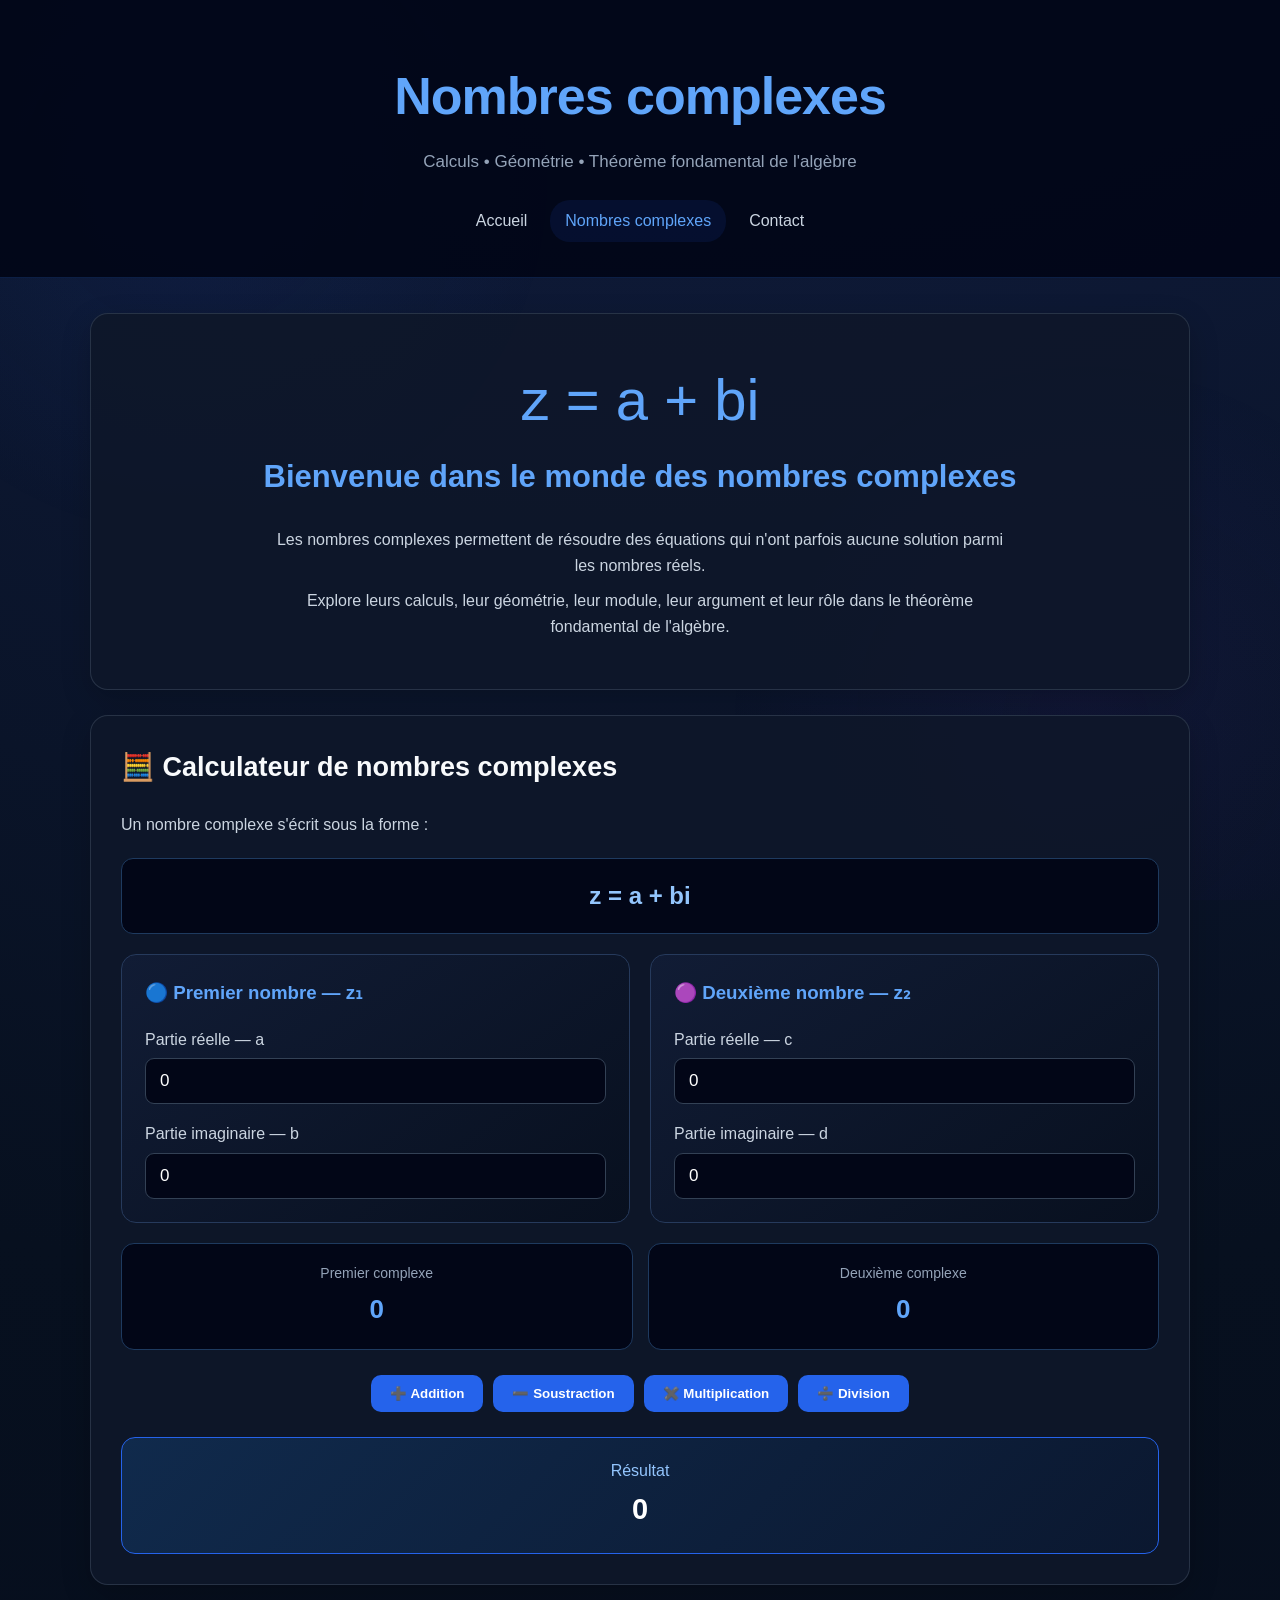
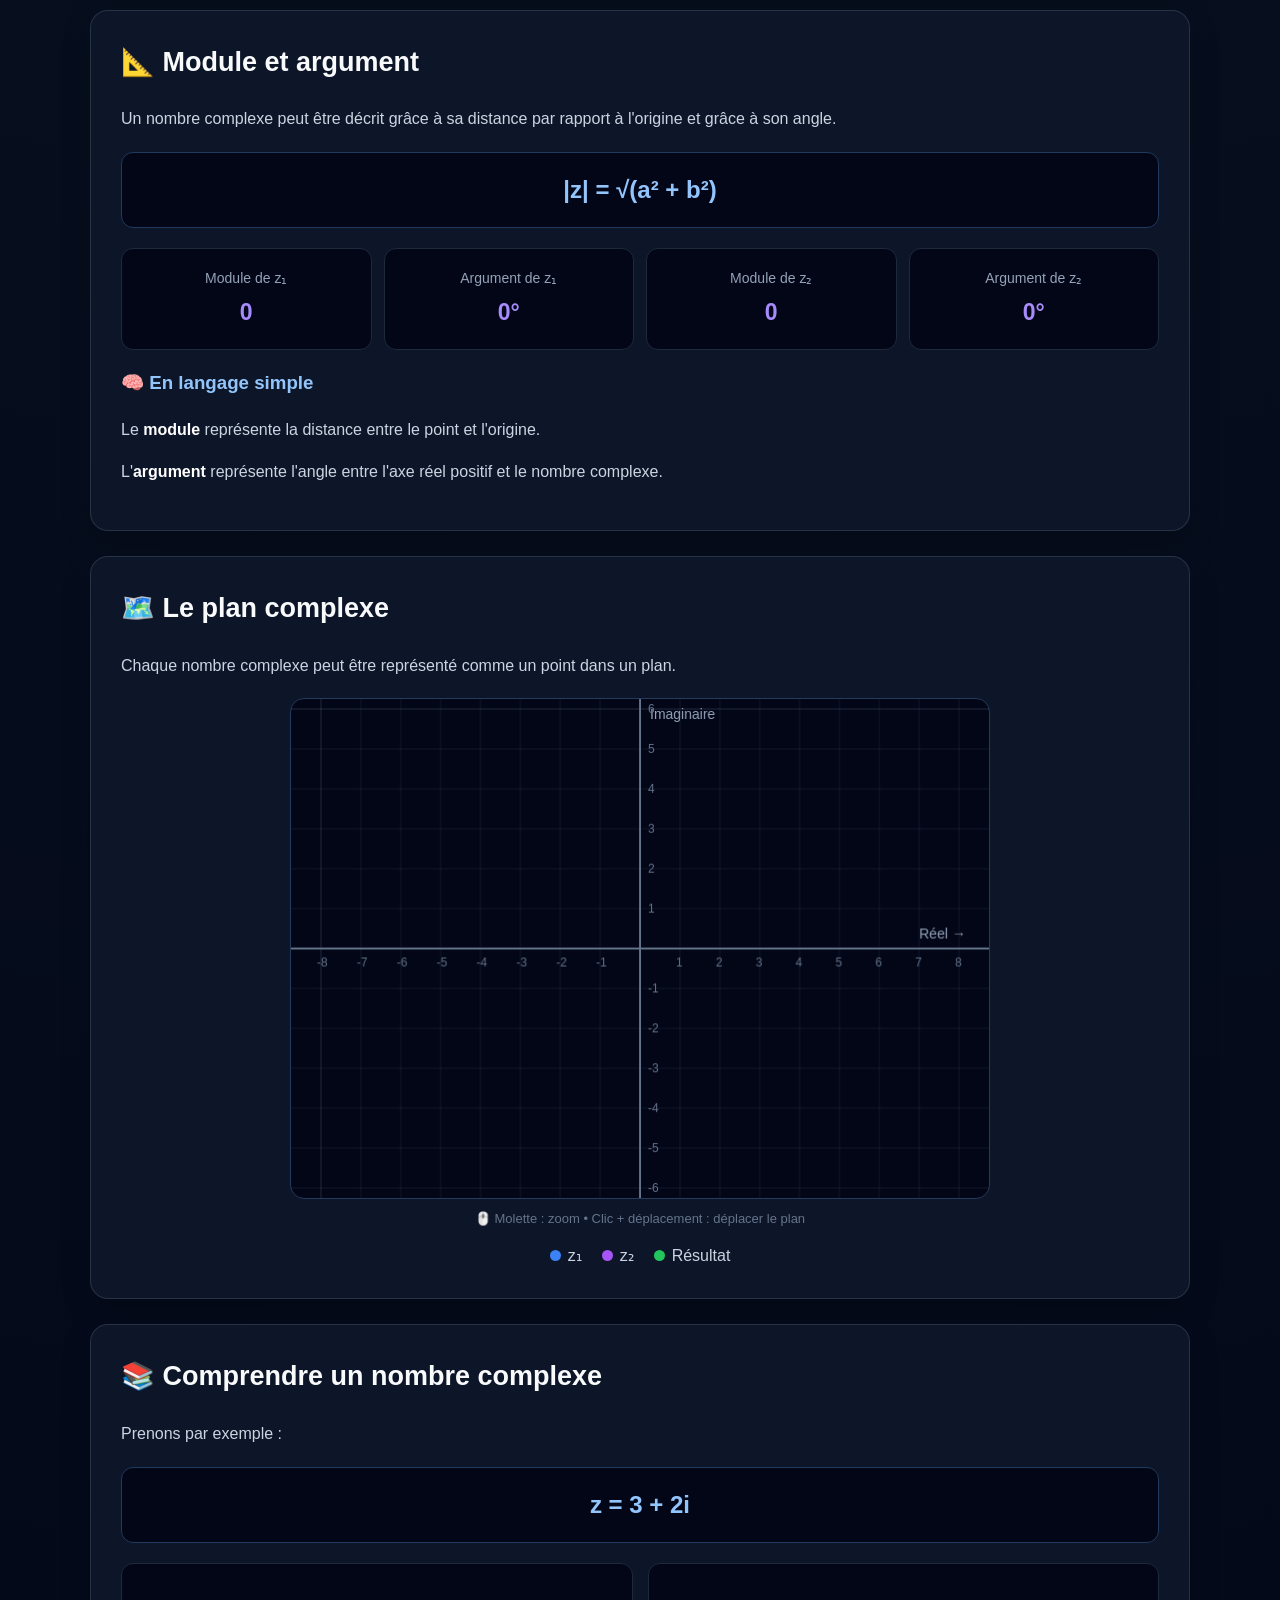
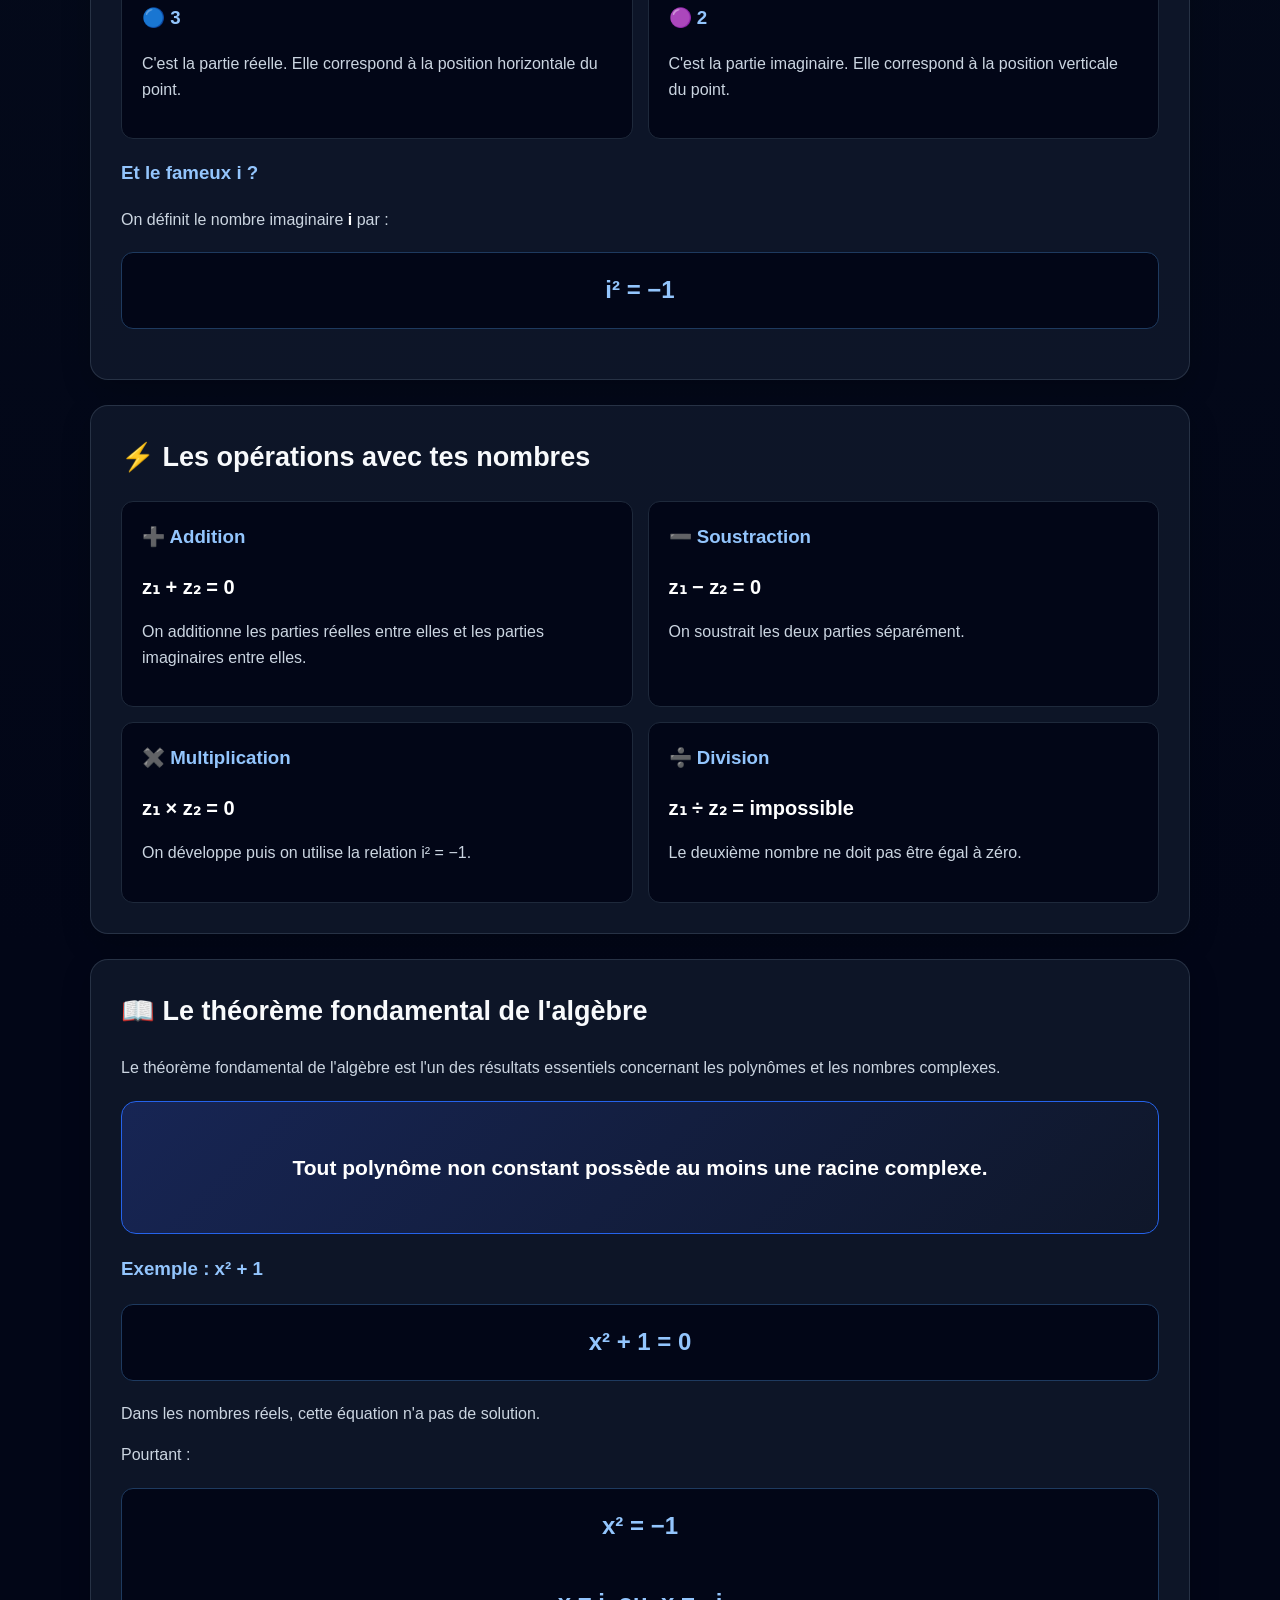
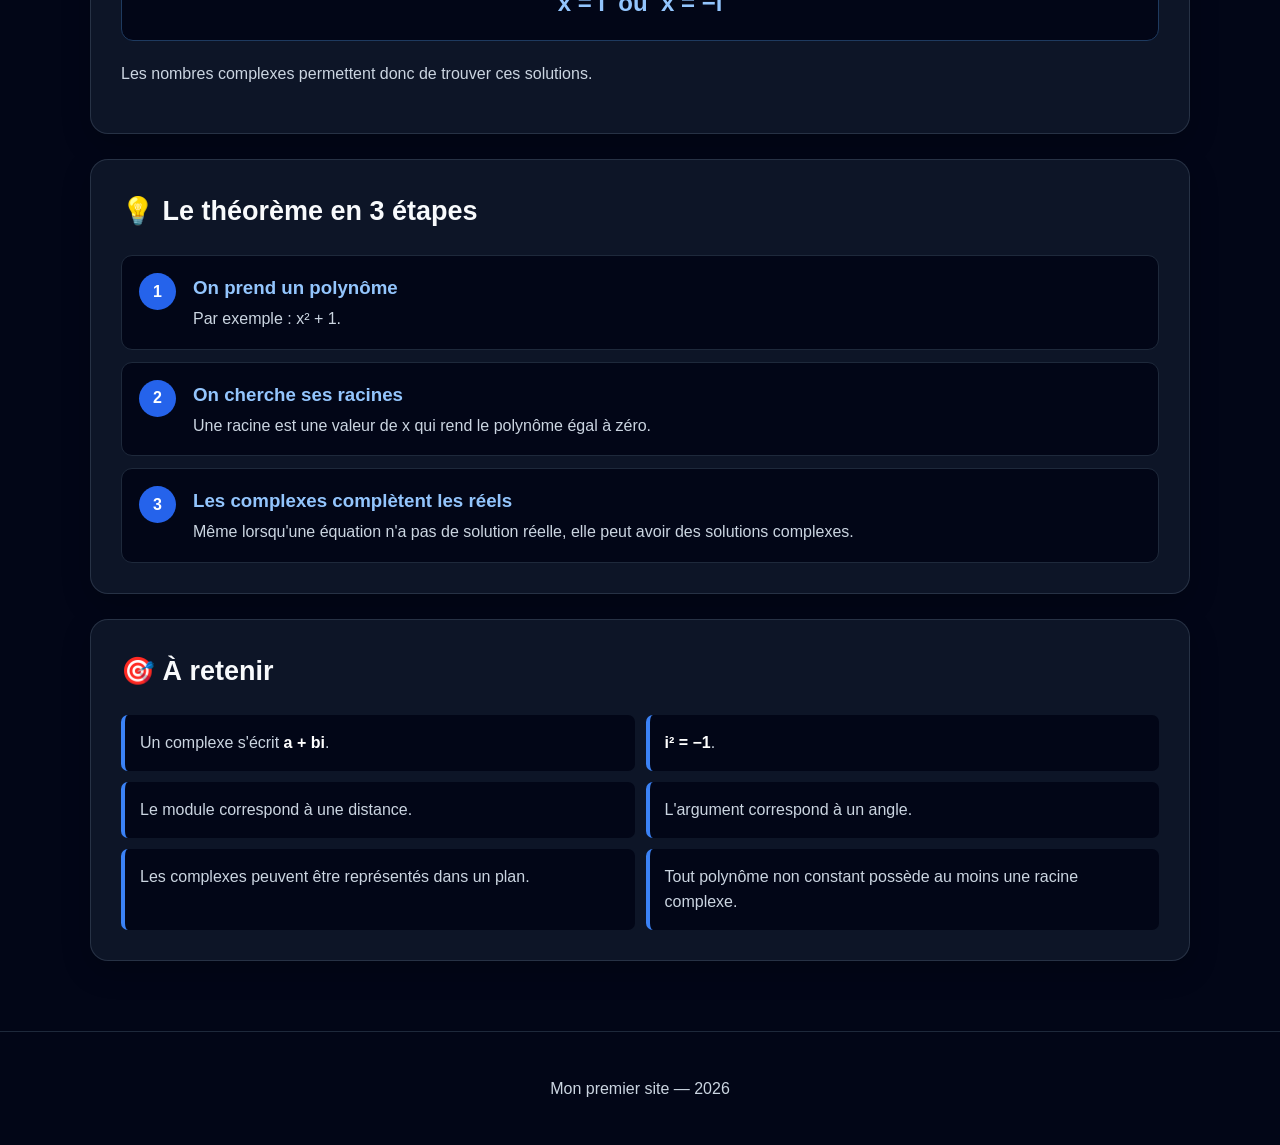
==== commit 64b1bada: "Add files via upload" ====
--- a/complex.html
+++ b/complex.html
@@ -2,11 +2,13 @@
 <html lang="fr">
 
 <head>
+
     <meta charset="UTF-8">
 
     <meta name="viewport" content="width=device-width, initial-scale=1.0">
 
-    <title>Le théorème fondamental de l'algèbre</title>
+    <title>Nombres complexes</title>
+
 
     <style>
 
@@ -24,8 +26,14 @@
 
         body {
             margin: 0;
-            font-family: Arial, Helvetica, sans-serif;
+
+            font-family:
+                Arial,
+                Helvetica,
+                sans-serif;
+
             color: #e2e8f0;
+
             background:
                 radial-gradient(
                     circle at 50% -20%,
@@ -33,15 +41,23 @@
                     #07101f 35%,
                     #020617 75%
                 );
+
             min-height: 100vh;
+
             line-height: 1.6;
         }
 
+
         body::before {
+
             content: "";
+
             position: fixed;
+
             inset: 0;
+
             pointer-events: none;
+
             z-index: -1;
 
             background:
@@ -50,6 +66,7 @@
                     rgba(37, 99, 235, 0.07),
                     transparent 28%
                 ),
+
                 radial-gradient(
                     circle at 85% 80%,
                     rgba(124, 58, 237, 0.06),
@@ -58,37 +75,58 @@
         }
 
 
+
         /* =========================================================
            HEADER
         ========================================================= */
 
         header {
+
             text-align: center;
-            padding: 55px 20px 35px;
-
-            background: rgba(2, 6, 23, 0.85);
+
+            padding:
+                55px 20px 35px;
+
+            background:
+                rgba(2, 6, 23, 0.92);
 
             border-bottom:
                 1px solid
                 rgba(59, 130, 246, 0.2);
         }
 
+
         header h1 {
+
             margin: 0;
 
             font-size:
-                clamp(28px, 5vw, 52px);
-
-            color: #60a5fa;
-
-            letter-spacing: -1px;
-        }
+                clamp(
+                    32px,
+                    5vw,
+                    52px
+                );
+
+            color:
+                #60a5fa;
+
+            letter-spacing:
+                -1px;
+        }
+
 
         header p {
-            color: #94a3b8;
-            margin: 10px 0 25px;
-            font-size: 17px;
-        }
+
+            color:
+                #94a3b8;
+
+            margin:
+                10px 0 25px;
+
+            font-size:
+                17px;
+        }
+
 
 
         /* =========================================================
@@ -96,21 +134,32 @@
         ========================================================= */
 
         nav {
+
             display: flex;
+
             justify-content: center;
+
             align-items: center;
 
             flex-wrap: wrap;
+
             gap: 8px;
         }
 
+
         nav a {
-            color: #cbd5e1;
-            text-decoration: none;
-
-            padding: 8px 15px;
-
-            border-radius: 20px;
+
+            color:
+                #cbd5e1;
+
+            text-decoration:
+                none;
+
+            padding:
+                8px 15px;
+
+            border-radius:
+                20px;
 
             transition:
                 background 0.2s ease,
@@ -118,8 +167,11 @@
                 transform 0.2s ease;
         }
 
+
         nav a:hover {
-            color: white;
+
+            color:
+                white;
 
             background:
                 rgba(37, 99, 235, 0.15);
@@ -127,6 +179,17 @@
             transform:
                 translateY(-2px);
         }
+
+
+        nav a.active {
+
+            color:
+                #60a5fa;
+
+            background:
+                rgba(37, 99, 235, 0.10);
+        }
+
 
 
         /* =========================================================
@@ -134,9 +197,14 @@
         ========================================================= */
 
         main {
-            width: min(1100px, 92%);
-            margin: 35px auto 70px;
-        }
+
+            width:
+                min(1100px, 92%);
+
+            margin:
+                35px auto 70px;
+        }
+
 
 
         /* =========================================================
@@ -144,14 +212,18 @@
         ========================================================= */
 
         section {
-            margin-bottom: 25px;
-
-            padding: 30px;
-
-            border-radius: 18px;
+
+            margin-bottom:
+                25px;
+
+            padding:
+                30px;
+
+            border-radius:
+                18px;
 
             background:
-                rgba(15, 23, 42, 0.9);
+                rgba(15, 23, 42, 0.92);
 
             border:
                 1px solid
@@ -166,28 +238,47 @@
                 transform 0.25s ease;
         }
 
+
         section:hover {
+
             border-color:
                 rgba(59, 130, 246, 0.35);
         }
 
+
         section h2 {
-            margin-top: 0;
-            color: #f8fafc;
-            font-size: 27px;
-        }
+
+            margin-top:
+                0;
+
+            color:
+                #f8fafc;
+
+            font-size:
+                27px;
+        }
+
 
         section h3 {
-            color: #93c5fd;
-        }
+
+            color:
+                #93c5fd;
+        }
+
 
         p {
-            color: #cbd5e1;
-        }
+
+            color:
+                #cbd5e1;
+        }
+
 
         strong {
-            color: white;
-        }
+
+            color:
+                white;
+        }
+
 
 
         /* =========================================================
@@ -195,25 +286,47 @@
         ========================================================= */
 
         .hero {
-            text-align: center;
-            padding: 40px 25px;
-        }
+
+            text-align:
+                center;
+
+            padding:
+                40px 25px;
+        }
+
 
         .hero-symbol {
-            font-size: 58px;
-            color: #60a5fa;
-            margin-bottom: 5px;
-        }
+
+            font-size:
+                58px;
+
+            color:
+                #60a5fa;
+
+            margin-bottom:
+                5px;
+        }
+
 
         .hero h2 {
-            color: #60a5fa;
-            font-size: 31px;
-        }
+
+            color:
+                #60a5fa;
+
+            font-size:
+                31px;
+        }
+
 
         .hero p {
-            max-width: 750px;
-            margin: 10px auto;
-        }
+
+            max-width:
+                750px;
+
+            margin:
+                10px auto;
+        }
+
 
 
         /* =========================================================
@@ -221,26 +334,36 @@
         ========================================================= */
 
         .formule {
-            text-align: center;
-
-            padding: 18px;
-
-            margin: 20px 0;
-
-            border-radius: 12px;
-
-            background: #020617;
+
+            text-align:
+                center;
+
+            padding:
+                18px;
+
+            margin:
+                20px 0;
+
+            border-radius:
+                12px;
+
+            background:
+                #020617;
 
             border:
                 1px solid
                 #1e3a5f;
 
-            color: #93c5fd;
-
-            font-size: 24px;
-
-            font-weight: bold;
-        }
+            color:
+                #93c5fd;
+
+            font-size:
+                24px;
+
+            font-weight:
+                bold;
+        }
+
 
 
         /* =========================================================
@@ -248,18 +371,28 @@
         ========================================================= */
 
         .calculateur {
-            display: grid;
+
+            display:
+                grid;
 
             grid-template-columns:
-                repeat(2, minmax(0, 1fr));
-
-            gap: 20px;
-        }
+                repeat(
+                    2,
+                    minmax(0, 1fr)
+                );
+
+            gap:
+                20px;
+        }
+
 
         .nombre {
-            padding: 23px;
-
-            border-radius: 15px;
+
+            padding:
+                23px;
+
+            border-radius:
+                15px;
 
             background:
                 linear-gradient(
@@ -277,7 +410,9 @@
                 border-color 0.2s ease;
         }
 
+
         .nombre:hover {
+
             transform:
                 translateY(-3px);
 
@@ -285,27 +420,47 @@
                 #3b82f6;
         }
 
+
         .nombre h3 {
-            margin-top: 0;
-            color: #60a5fa;
-        }
+
+            margin-top:
+                0;
+
+            color:
+                #60a5fa;
+        }
+
 
         .champ {
-            margin-top: 17px;
-        }
+
+            margin-top:
+                17px;
+        }
+
 
         .champ label {
-            display: block;
-            margin-bottom: 6px;
-            color: #cbd5e1;
-        }
+
+            display:
+                block;
+
+            margin-bottom:
+                6px;
+
+            color:
+                #cbd5e1;
+        }
+
 
         .champ input {
-            width: 100%;
-
-            padding: 12px 14px;
-
-            border-radius: 9px;
+
+            width:
+                100%;
+
+            padding:
+                12px 14px;
+
+            border-radius:
+                9px;
 
             border:
                 1px solid
@@ -314,25 +469,36 @@
             background:
                 #020617;
 
-            color: white;
-
-            font-size: 17px;
-
-            outline: none;
+            color:
+                white;
+
+            font-size:
+                17px;
+
+            outline:
+                none;
 
             transition:
                 border-color 0.2s ease,
                 box-shadow 0.2s ease;
         }
 
+
         .champ input:focus {
+
             border-color:
                 #3b82f6;
 
             box-shadow:
                 0 0 0 3px
-                rgba(59, 130, 246, 0.12);
-        }
+                rgba(
+                    59,
+                    130,
+                    246,
+                    0.12
+                );
+        }
+
 
 
         /* =========================================================
@@ -340,20 +506,31 @@
         ========================================================= */
 
         .complexes {
-            display: grid;
+
+            display:
+                grid;
 
             grid-template-columns:
-                repeat(2, 1fr);
-
-            gap: 15px;
-
-            margin-top: 20px;
-        }
+                repeat(
+                    2,
+                    1fr
+                );
+
+            gap:
+                15px;
+
+            margin-top:
+                20px;
+        }
+
 
         .complexe-card {
-            text-align: center;
-
-            padding: 18px;
+
+            text-align:
+                center;
+
+            padding:
+                18px;
 
             background:
                 #020617;
@@ -362,23 +539,36 @@
                 1px solid
                 #1e3a5f;
 
-            border-radius: 13px;
-        }
+            border-radius:
+                13px;
+        }
+
 
         .complexe-label {
-            color: #94a3b8;
-            font-size: 14px;
-        }
+
+            color:
+                #94a3b8;
+
+            font-size:
+                14px;
+        }
+
 
         .complexe-value {
-            font-size: 26px;
-            font-weight: bold;
-            color: #60a5fa;
-            margin-top: 5px;
-
-            transition:
-                color 0.15s ease;
-        }
+
+            font-size:
+                26px;
+
+            font-weight:
+                bold;
+
+            color:
+                #60a5fa;
+
+            margin-top:
+                5px;
+        }
+
 
 
         /* =========================================================
@@ -386,17 +576,28 @@
         ========================================================= */
 
         .boutons {
-            display: flex;
-            justify-content: center;
-            flex-wrap: wrap;
-
-            gap: 10px;
-
-            margin: 25px 0;
-        }
+
+            display:
+                flex;
+
+            justify-content:
+                center;
+
+            flex-wrap:
+                wrap;
+
+            gap:
+                10px;
+
+            margin:
+                25px 0;
+        }
+
 
         button {
-            border: none;
+
+            border:
+                none;
 
             padding:
                 11px 19px;
@@ -407,11 +608,14 @@
             background:
                 #2563eb;
 
-            color: white;
-
-            font-weight: bold;
-
-            cursor: pointer;
+            color:
+                white;
+
+            font-weight:
+                bold;
+
+            cursor:
+                pointer;
 
             transition:
                 background 0.2s ease,
@@ -419,7 +623,9 @@
                 box-shadow 0.2s ease;
         }
 
+
         button:hover {
+
             background:
                 #3b82f6;
 
@@ -428,13 +634,21 @@
 
             box-shadow:
                 0 7px 18px
-                rgba(37, 99, 235, 0.25);
-        }
+                rgba(
+                    37,
+                    99,
+                    235,
+                    0.25
+                );
+        }
+
 
         button:active {
+
             transform:
                 scale(0.96);
         }
+
 
 
         /* =========================================================
@@ -442,11 +656,15 @@
         ========================================================= */
 
         .resultat {
-            text-align: center;
-
-            padding: 20px;
-
-            border-radius: 14px;
+
+            text-align:
+                center;
+
+            padding:
+                20px;
+
+            border-radius:
+                14px;
 
             background:
                 linear-gradient(
@@ -460,16 +678,29 @@
                 #2563eb;
         }
 
+
         .resultat-label {
-            color: #93c5fd;
-        }
+
+            color:
+                #93c5fd;
+        }
+
 
         #resultat {
-            font-size: 29px;
-            font-weight: bold;
-            color: white;
-            margin-top: 3px;
-        }
+
+            font-size:
+                29px;
+
+            font-weight:
+                bold;
+
+            color:
+                white;
+
+            margin-top:
+                3px;
+        }
+
 
 
         /* =========================================================
@@ -477,20 +708,31 @@
         ========================================================= */
 
         .mesures {
-            display: grid;
+
+            display:
+                grid;
 
             grid-template-columns:
-                repeat(4, 1fr);
-
-            gap: 12px;
-
-            margin-top: 20px;
-        }
+                repeat(
+                    4,
+                    1fr
+                );
+
+            gap:
+                12px;
+
+            margin-top:
+                20px;
+        }
+
 
         .mesure {
-            padding: 18px;
-
-            text-align: center;
+
+            padding:
+                18px;
+
+            text-align:
+                center;
 
             background:
                 #020617;
@@ -503,19 +745,32 @@
                 12px;
         }
 
+
         .mesure .nom {
-            color: #94a3b8;
-            font-size: 14px;
-        }
+
+            color:
+                #94a3b8;
+
+            font-size:
+                14px;
+        }
+
 
         .mesure .valeur {
-            font-size: 23px;
-            font-weight: bold;
-
-            color: #a78bfa;
-
-            margin-top: 4px;
-        }
+
+            font-size:
+                23px;
+
+            font-weight:
+                bold;
+
+            color:
+                #a78bfa;
+
+            margin-top:
+                4px;
+        }
+
 
 
         /* =========================================================
@@ -523,18 +778,31 @@
         ========================================================= */
 
         .plan-container {
-            display: flex;
-            justify-content: center;
-
-            margin-top: 20px;
-        }
+
+            display:
+                flex;
+
+            justify-content:
+                center;
+
+            margin-top:
+                20px;
+        }
+
 
         canvas {
-            display: block;
-
-            width: 100%;
-            max-width: 700px;
-            height: auto;
+
+            display:
+                block;
+
+            width:
+                100%;
+
+            max-width:
+                700px;
+
+            height:
+                auto;
 
             background:
                 #020617;
@@ -548,15 +816,23 @@
 
             cursor:
                 grab;
-        }
+
+            touch-action:
+                none;
+        }
+
 
         canvas:active {
+
             cursor:
                 grabbing;
         }
 
+
         .plan-info {
-            text-align: center;
+
+            text-align:
+                center;
 
             color:
                 #64748b;
@@ -568,43 +844,75 @@
                 10px;
         }
 
+
         .legende {
-            display: flex;
-
-            justify-content: center;
-
-            flex-wrap: wrap;
-
-            gap: 20px;
-
-            margin-top: 13px;
-        }
+
+            display:
+                flex;
+
+            justify-content:
+                center;
+
+            flex-wrap:
+                wrap;
+
+            gap:
+                20px;
+
+            margin-top:
+                13px;
+        }
+
 
         .legende-item {
-            display: flex;
-            align-items: center;
-            gap: 7px;
-
-            color: #cbd5e1;
-        }
+
+            display:
+                flex;
+
+            align-items:
+                center;
+
+            gap:
+                7px;
+
+            color:
+                #cbd5e1;
+        }
+
 
         .point {
-            width: 11px;
-            height: 11px;
-            border-radius: 50%;
-        }
+
+            width:
+                11px;
+
+            height:
+                11px;
+
+            border-radius:
+                50%;
+        }
+
 
         .point-bleu {
-            background: #3b82f6;
-        }
+
+            background:
+                #3b82f6;
+        }
+
 
         .point-violet {
-            background: #a855f7;
-        }
+
+            background:
+                #a855f7;
+        }
+
 
         .point-vert {
-            background: #22c55e;
-        }
+
+            background:
+                #22c55e;
+        }
+
 
 
         /* =========================================================
@@ -612,16 +920,25 @@
         ========================================================= */
 
         .definition {
-            display: grid;
+
+            display:
+                grid;
 
             grid-template-columns:
-                repeat(2, 1fr);
-
-            gap: 15px;
-        }
+                repeat(
+                    2,
+                    1fr
+                );
+
+            gap:
+                15px;
+        }
+
 
         .definition-card {
-            padding: 20px;
+
+            padding:
+                20px;
 
             background:
                 #020617;
@@ -635,21 +952,31 @@
         }
 
 
+
         /* =========================================================
            OPERATIONS
         ========================================================= */
 
         .exemples {
-            display: grid;
+
+            display:
+                grid;
 
             grid-template-columns:
-                repeat(2, 1fr);
-
-            gap: 15px;
-        }
+                repeat(
+                    2,
+                    1fr
+                );
+
+            gap:
+                15px;
+        }
+
 
         .exemple {
-            padding: 20px;
+
+            padding:
+                20px;
 
             background:
                 #020617;
@@ -662,17 +989,26 @@
                 12px;
         }
 
+
         .exemple h3 {
-            margin-top: 0;
-        }
+
+            margin-top:
+                0;
+        }
+
 
         .calcul {
-            color: white;
-
-            font-size: 20px;
-
-            font-weight: bold;
-        }
+
+            color:
+                white;
+
+            font-size:
+                20px;
+
+            font-weight:
+                bold;
+        }
+
 
 
         /* =========================================================
@@ -680,11 +1016,15 @@
         ========================================================= */
 
         .theoreme {
-            text-align: center;
-
-            padding: 28px;
-
-            margin: 20px 0;
+
+            text-align:
+                center;
+
+            padding:
+                28px;
+
+            margin:
+                20px 0;
 
             background:
                 linear-gradient(
@@ -701,10 +1041,16 @@
                 15px;
         }
 
+
         .theoreme .grand {
-            font-size: 21px;
-            color: #dbeafe;
-        }
+
+            font-size:
+                21px;
+
+            color:
+                #dbeafe;
+        }
+
 
 
         /* =========================================================
@@ -712,15 +1058,25 @@
         ========================================================= */
 
         .etapes {
-            display: grid;
-            gap: 12px;
-        }
+
+            display:
+                grid;
+
+            gap:
+                12px;
+        }
+
 
         .etape {
-            display: flex;
-            gap: 17px;
-
-            padding: 17px;
+
+            display:
+                flex;
+
+            gap:
+                17px;
+
+            padding:
+                17px;
 
             background:
                 #020617;
@@ -733,30 +1089,51 @@
                 11px;
         }
 
+
         .numero {
-            min-width: 37px;
-            height: 37px;
-
-            display: flex;
-            align-items: center;
-            justify-content: center;
-
-            border-radius: 50%;
+
+            min-width:
+                37px;
+
+            height:
+                37px;
+
+            display:
+                flex;
+
+            align-items:
+                center;
+
+            justify-content:
+                center;
+
+            border-radius:
+                50%;
 
             background:
                 #2563eb;
 
-            color: white;
-            font-weight: bold;
-        }
+            color:
+                white;
+
+            font-weight:
+                bold;
+        }
+
 
         .etape h3 {
-            margin: 0 0 3px;
-        }
+
+            margin:
+                0 0 3px;
+        }
+
 
         .etape p {
-            margin: 0;
-        }
+
+            margin:
+                0;
+        }
+
 
 
         /* =========================================================
@@ -764,16 +1141,25 @@
         ========================================================= */
 
         .retenir {
-            display: grid;
+
+            display:
+                grid;
 
             grid-template-columns:
-                repeat(2, 1fr);
-
-            gap: 11px;
-        }
+                repeat(
+                    2,
+                    1fr
+                );
+
+            gap:
+                11px;
+        }
+
 
         .retenir-item {
-            padding: 15px;
+
+            padding:
+                15px;
 
             background:
                 #020617;
@@ -790,16 +1176,21 @@
         }
 
 
+
         /* =========================================================
            FOOTER
         ========================================================= */
 
         footer {
-            text-align: center;
-
-            padding: 28px;
-
-            color: #64748b;
+
+            text-align:
+                center;
+
+            padding:
+                28px;
+
+            color:
+                #64748b;
 
             border-top:
                 1px solid
@@ -810,6 +1201,7 @@
         }
 
 
+
         /* =========================================================
            RESPONSIVE
         ========================================================= */
@@ -817,44 +1209,76 @@
         @media (max-width: 800px) {
 
             .mesures {
+
                 grid-template-columns:
-                    repeat(2, 1fr);
+                    repeat(
+                        2,
+                        1fr
+                    );
             }
 
         }
 
+
         @media (max-width: 650px) {
 
             main {
-                width: 94%;
+
+                width:
+                    94%;
             }
 
+
             section {
-                padding: 20px;
+
+                padding:
+                    20px;
             }
+
 
             .calculateur,
             .complexes,
             .definition,
             .exemples,
             .retenir {
-                grid-template-columns: 1fr;
+
+                grid-template-columns:
+                    1fr;
             }
 
+
             .mesures {
-                grid-template-columns: 1fr;
+
+                grid-template-columns:
+                    1fr;
             }
 
+
             header h1 {
-                font-size: 30px;
+
+                font-size:
+                    30px;
             }
 
+
             .hero h2 {
-                font-size: 25px;
+
+                font-size:
+                    25px;
             }
 
+
             .formule {
-                font-size: 20px;
+
+                font-size:
+                    20px;
+            }
+
+
+            .etape {
+
+                align-items:
+                    flex-start;
             }
 
         }
@@ -874,11 +1298,11 @@
 <header>
 
     <h1>
-        Le théorème fondamental de l'algèbre
+        Nombres complexes
     </h1>
 
     <p>
-        Nombres complexes • Calculs • Géométrie
+        Calculs • Géométrie • Théorème fondamental de l'algèbre
     </p>
 
     <nav>
@@ -887,14 +1311,17 @@
             Accueil
         </a>
 
+        <a
+            href="complex.html"
+            class="active"
+        >
+            Nombres complexes
+        </a>
+
         <a href="contact.html">
             Contact
         </a>
 
-        <a href="complex.html">
-            Calcul complexe
-        </a>
-
     </nav>
 
 </header>
@@ -911,7 +1338,7 @@
 <section class="hero">
 
     <div class="hero-symbol">
-        ∑
+        z = a + bi
     </div>
 
     <h2>
@@ -925,8 +1352,9 @@
     </p>
 
     <p>
-        Explore leurs calculs, leur géométrie
-        et le théorème fondamental de l'algèbre.
+        Explore leurs calculs, leur géométrie,
+        leur module, leur argument et leur rôle
+        dans le théorème fondamental de l'algèbre.
     </p>
 
 </section>
@@ -978,6 +1406,7 @@
 
             </div>
 
+
             <div class="champ">
 
                 <label>
@@ -1020,6 +1449,7 @@
 
             </div>
 
+
             <div class="champ">
 
                 <label>
@@ -1138,13 +1568,13 @@
         et grâce à son angle.
     </p>
 
+
     <div class="formule">
         |z| = √(a² + b²)
     </div>
 
 
     <div class="mesures">
-
 
         <div class="mesure">
 
@@ -1245,6 +1675,7 @@
         comme un point dans un plan.
     </p>
 
+
     <div class="plan-container">
 
         <canvas
@@ -1255,6 +1686,7 @@
 
     </div>
 
+
     <div class="plan-info">
         🖱️ Molette : zoom • Clic + déplacement : déplacer le plan
     </div>
@@ -1270,6 +1702,7 @@
 
         </div>
 
+
         <div class="legende-item">
 
             <span class="point point-violet"></span>
@@ -1277,6 +1710,7 @@
             z₂
 
         </div>
+
 
         <div class="legende-item">
 
@@ -1305,6 +1739,7 @@
     <p>
         Prenons par exemple :
     </p>
+
 
     <div class="formule">
         z = 3 + 2i
@@ -1353,6 +1788,7 @@
         On définit le nombre imaginaire
         <strong>i</strong> par :
     </p>
+
 
     <div class="formule">
         i² = −1
@@ -1398,6 +1834,7 @@
         </div>
 
 
+
         <div class="exemple">
 
             <h3>
@@ -1419,6 +1856,7 @@
         </div>
 
 
+
         <div class="exemple">
 
             <h3>
@@ -1440,6 +1878,7 @@
         </div>
 
 
+
         <div class="exemple">
 
             <h3>
@@ -1479,7 +1918,7 @@
     <p>
         Le théorème fondamental de l'algèbre est
         l'un des résultats essentiels concernant
-        les polynômes.
+        les polynômes et les nombres complexes.
     </p>
 
 
@@ -1501,19 +1940,23 @@
         Exemple : x² + 1
     </h3>
 
+
     <div class="formule">
         x² + 1 = 0
     </div>
+
 
     <p>
         Dans les nombres réels, cette équation
         n'a pas de solution.
     </p>
 
+
     <p>
         Pourtant :
     </p>
 
+
     <div class="formule">
 
         x² = −1
@@ -1523,6 +1966,7 @@
         x = i&nbsp;&nbsp;ou&nbsp;&nbsp;x = −i
 
     </div>
+
 
     <p>
         Les nombres complexes permettent donc
@@ -1569,6 +2013,7 @@
         </div>
 
 
+
         <div class="etape">
 
             <div class="numero">
@@ -1591,6 +2036,7 @@
         </div>
 
 
+
         <div class="etape">
 
             <div class="numero">
@@ -1605,7 +2051,7 @@
 
                 <p>
                     Même lorsqu'une équation n'a pas
-                    de solution réelle, elle possède
+                    de solution réelle, elle peut avoir
                     des solutions complexes.
                 </p>
 
@@ -1633,30 +2079,49 @@
     <div class="retenir">
 
         <div class="retenir-item">
+
             Un complexe s'écrit
             <strong>a + bi</strong>.
+
         </div>
 
+
         <div class="retenir-item">
+
             <strong>i² = −1</strong>.
+
         </div>
 
+
         <div class="retenir-item">
-            Le module correspond à une distance.
+
+            Le module correspond
+            à une distance.
+
         </div>
 
+
         <div class="retenir-item">
-            L'argument correspond à un angle.
+
+            L'argument correspond
+            à un angle.
+
         </div>
 
+
         <div class="retenir-item">
+
             Les complexes peuvent être représentés
             dans un plan.
+
         </div>
 
+
         <div class="retenir-item">
+
             Tout polynôme non constant possède
             au moins une racine complexe.
+
         </div>
 
     </div>
@@ -1692,18 +2157,23 @@
 const inputA =
     document.getElementById("a");
 
+
 const inputB =
     document.getElementById("b");
 
+
 const inputC =
     document.getElementById("c");
 
+
 const inputD =
     document.getElementById("d");
 
+
 const canvas =
     document.getElementById("plan");
 
+
 const ctx =
     canvas.getContext("2d");
 
@@ -1711,30 +2181,26 @@
 let dernierResultat = null;
 
 
-/*
-    Ces variables permettent de déplacer
-    et zoomer le plan.
-*/
-
 let zoom = 1;
 
+
 let offsetX = 0;
 
+
 let offsetY = 0;
 
+
 let sourisDown = false;
 
+
 let ancienneSourisX = 0;
 
+
 let ancienneSourisY = 0;
 
 
-/*
-    On évite de redessiner inutilement
-    le canvas plusieurs fois de suite.
-*/
-
 let framePlan = null;
+
 
 
 /* =========================================================
@@ -1762,17 +2228,20 @@
 }
 
 
+
 function arrondir(nombre) {
 
     if (
         Math.abs(
-            nombre - Math.round(nombre)
+            nombre -
+            Math.round(nombre)
         ) < 0.000001
     ) {
 
         return Math.round(nombre);
 
     }
+
 
     return Number(
         nombre.toFixed(2)
@@ -1781,10 +2250,15 @@
 }
 
 
-function complexe(reel, imaginaire) {
+
+function complexe(
+    reel,
+    imaginaire
+) {
 
     reel =
         arrondir(reel);
+
 
     imaginaire =
         arrondir(imaginaire);
@@ -1821,6 +2295,7 @@
 
         }
 
+
         if (
             imaginaire === -1
         ) {
@@ -1828,6 +2303,7 @@
             return "-i";
 
         }
+
 
         return imaginaire + "i";
 
@@ -1867,6 +2343,7 @@
 }
 
 
+
 /* =========================================================
    MODULE
 ========================================================= */
@@ -1884,6 +2361,7 @@
 }
 
 
+
 /* =========================================================
    ARGUMENT
 ========================================================= */
@@ -1901,6 +2379,7 @@
         return 0;
 
     }
+
 
     return (
         Math.atan2(
@@ -1916,6 +2395,7 @@
 }
 
 
+
 /* =========================================================
    CALCULS
 ========================================================= */
@@ -2025,12 +2505,12 @@
 }
 
 
+
 /* =========================================================
    MISE A JOUR DES TEXTES
 ========================================================= */
 
 function mettreAJourTextes() {
-
 
     const {
         a,
@@ -2040,29 +2520,24 @@
     } = nombres();
 
 
-    /*
-        z1
-    */
-
     document.getElementById(
         "z1"
     ).textContent =
-        complexe(a, b);
-
-
-    /*
-        z2
-    */
+        complexe(
+            a,
+            b
+        );
+
 
     document.getElementById(
         "z2"
     ).textContent =
-        complexe(c, d);
-
-
-    /*
-        Addition
-    */
+        complexe(
+            c,
+            d
+        );
+
+
 
     const addition =
         effectuerCalcul(
@@ -2084,9 +2559,6 @@
         );
 
 
-    /*
-        Soustraction
-    */
 
     const soustraction =
         effectuerCalcul(
@@ -2108,9 +2580,6 @@
         );
 
 
-    /*
-        Multiplication
-    */
 
     const multiplication =
         effectuerCalcul(
@@ -2132,9 +2601,6 @@
         );
 
 
-    /*
-        Division
-    */
 
     const division =
         effectuerCalcul(
@@ -2169,9 +2635,6 @@
     }
 
 
-    /*
-        Modules
-    */
 
     document.getElementById(
         "module1"
@@ -2195,9 +2658,6 @@
         );
 
 
-    /*
-        Arguments
-    */
 
     document.getElementById(
         "argument1"
@@ -2223,8 +2683,9 @@
 }
 
 
+
 /* =========================================================
-   MISE A JOUR DU CANVAS
+   REDESSIN
 ========================================================= */
 
 function demanderRedessin() {
@@ -2252,6 +2713,7 @@
 }
 
 
+
 /* =========================================================
    MISE A JOUR COMPLETE
 ========================================================= */
@@ -2265,14 +2727,14 @@
 }
 
 
+
 /* =========================================================
-   BOUTONS DE CALCUL
+   CALCULER
 ========================================================= */
 
 function calculer(
     operation
 ) {
-
 
     const {
         a,
@@ -2323,12 +2785,12 @@
 }
 
 
+
 /* =========================================================
    PLAN COMPLEXE
 ========================================================= */
 
 function dessinerPlan() {
-
 
     const {
         a,
@@ -2346,10 +2808,6 @@
     );
 
 
-    /*
-        Taille de base.
-    */
-
     const baseEchelle =
         40 * zoom;
 
@@ -2364,11 +2822,13 @@
         offsetY;
 
 
-    /*
-        Grille.
-    */
+
+    /* =========================
+       GRILLE
+    ========================= */
 
     ctx.lineWidth = 1;
+
 
     ctx.strokeStyle =
         "rgba(100,116,139,0.18)";
@@ -2381,9 +2841,6 @@
         );
 
 
-    /*
-        Lignes verticales.
-    */
 
     for (
         let x = centreX % baseEchelle;
@@ -2408,9 +2865,6 @@
     }
 
 
-    /*
-        Lignes horizontales.
-    */
 
     for (
         let y = centreY % baseEchelle;
@@ -2435,9 +2889,6 @@
     }
 
 
-    /*
-        Ligne horizontale négative.
-    */
 
     for (
         let x = centreX % baseEchelle;
@@ -2462,9 +2913,6 @@
     }
 
 
-    /*
-        Ligne verticale négative.
-    */
 
     for (
         let y = centreY % baseEchelle;
@@ -2489,19 +2937,17 @@
     }
 
 
-    /*
-        Axes.
-    */
+
+    /* =========================
+       AXES
+    ========================= */
 
     ctx.strokeStyle =
         "#64748b";
 
+
     ctx.lineWidth = 2;
 
-
-    /*
-        Axe réel.
-    */
 
     ctx.beginPath();
 
@@ -2518,9 +2964,6 @@
     ctx.stroke();
 
 
-    /*
-        Axe imaginaire.
-    */
 
     ctx.beginPath();
 
@@ -2537,12 +2980,14 @@
     ctx.stroke();
 
 
-    /*
-        Labels.
-    */
+
+    /* =========================
+       LABELS
+    ========================= */
 
     ctx.fillStyle =
         "#94a3b8";
+
 
     ctx.font =
         "14px Arial";
@@ -2562,12 +3007,14 @@
     );
 
 
-    /*
-        Graduation.
-    */
+
+    /* =========================
+       GRADUATIONS
+    ========================= */
 
     ctx.fillStyle =
         "#64748b";
+
 
     ctx.font =
         "12px Arial";
@@ -2632,9 +3079,10 @@
     }
 
 
-    /*
-        Fonction de conversion.
-    */
+
+    /* =========================
+       CONVERSION
+    ========================= */
 
     function convertir(
         reel,
@@ -2645,20 +3093,23 @@
 
             x:
                 centreX +
-                reel * baseEchelle,
+                reel *
+                baseEchelle,
 
             y:
                 centreY -
-                imaginaire * baseEchelle
+                imaginaire *
+                baseEchelle
 
         };
 
     }
 
 
-    /*
-        Dessiner un complexe.
-    */
+
+    /* =========================
+       DESSIN COMPLEXE
+    ========================= */
 
     function dessinerComplexe(
         reel,
@@ -2667,7 +3118,6 @@
         nom
     ) {
 
-
         if (
             reel === 0 &&
             imaginaire === 0
@@ -2685,15 +3135,13 @@
             );
 
 
-        /*
-            Ligne.
-        */
-
         ctx.strokeStyle =
             couleur;
 
+
         ctx.lineWidth =
             3;
+
 
         ctx.beginPath();
 
@@ -2710,12 +3158,10 @@
         ctx.stroke();
 
 
-        /*
-            Point.
-        */
 
         ctx.fillStyle =
             couleur;
+
 
         ctx.beginPath();
 
@@ -2730,12 +3176,10 @@
         ctx.fill();
 
 
-        /*
-            Label.
-        */
 
         ctx.font =
             "bold 15px Arial";
+
 
         ctx.fillText(
             nom,
@@ -2746,9 +3190,10 @@
     }
 
 
-    /*
-        z1
-    */
+
+    /* =========================
+       z1
+    ========================= */
 
     dessinerComplexe(
         a,
@@ -2758,9 +3203,10 @@
     );
 
 
-    /*
-        z2
-    */
+
+    /* =========================
+       z2
+    ========================= */
 
     dessinerComplexe(
         c,
@@ -2770,9 +3216,10 @@
     );
 
 
-    /*
-        Résultat.
-    */
+
+    /* =========================
+       RESULTAT
+    ========================= */
 
     if (
         dernierResultat !== null
@@ -2790,15 +3237,18 @@
 }
 
 
+
 /* =========================================================
    INPUTS
 ========================================================= */
 
 const inputs = [
+
     inputA,
     inputB,
     inputC,
     inputD
+
 ];
 
 
@@ -2814,8 +3264,9 @@
 );
 
 
+
 /* =========================================================
-   ZOOM DU PLAN
+   ZOOM
 ========================================================= */
 
 canvas.addEventListener(
@@ -2857,18 +3308,22 @@
 );
 
 
+
 /* =========================================================
-   DEPLACEMENT DU PLAN
+   SOURIS
 ========================================================= */
 
 canvas.addEventListener(
     "mousedown",
     event => {
 
-        sourisDown = true;
+        sourisDown =
+            true;
+
 
         ancienneSourisX =
             event.clientX;
+
 
         ancienneSourisY =
             event.clientY;
@@ -2881,7 +3336,8 @@
     "mouseup",
     () => {
 
-        sourisDown = false;
+        sourisDown =
+            false;
 
     }
 );
@@ -2910,14 +3366,18 @@
             ancienneSourisY;
 
 
-        offsetX += dx;
-
-        offsetY += dy;
+        offsetX +=
+            dx;
+
+
+        offsetY +=
+            dy;
 
 
         ancienneSourisX =
             event.clientX;
 
+
         ancienneSourisY =
             event.clientY;
 
@@ -2928,8 +3388,9 @@
 );
 
 
+
 /* =========================================================
-   SUPPORT TACTILE
+   TACTILE
 ========================================================= */
 
 let toucheX = 0;
@@ -2952,6 +3413,7 @@
 
         toucheX =
             event.touches[0].clientX;
+
 
         toucheY =
             event.touches[0].clientY;
@@ -2979,6 +3441,7 @@
         const x =
             event.touches[0].clientX;
 
+
         const y =
             event.touches[0].clientY;
 
@@ -2986,13 +3449,17 @@
         offsetX +=
             x - toucheX;
 
+
         offsetY +=
             y - toucheY;
 
 
-        toucheX = x;
-
-        toucheY = y;
+        toucheX =
+            x;
+
+
+        toucheY =
+            y;
 
 
         demanderRedessin();
@@ -3004,6 +3471,7 @@
 );
 
 
+
 /* =========================================================
    PREMIER AFFICHAGE
 ========================================================= */
